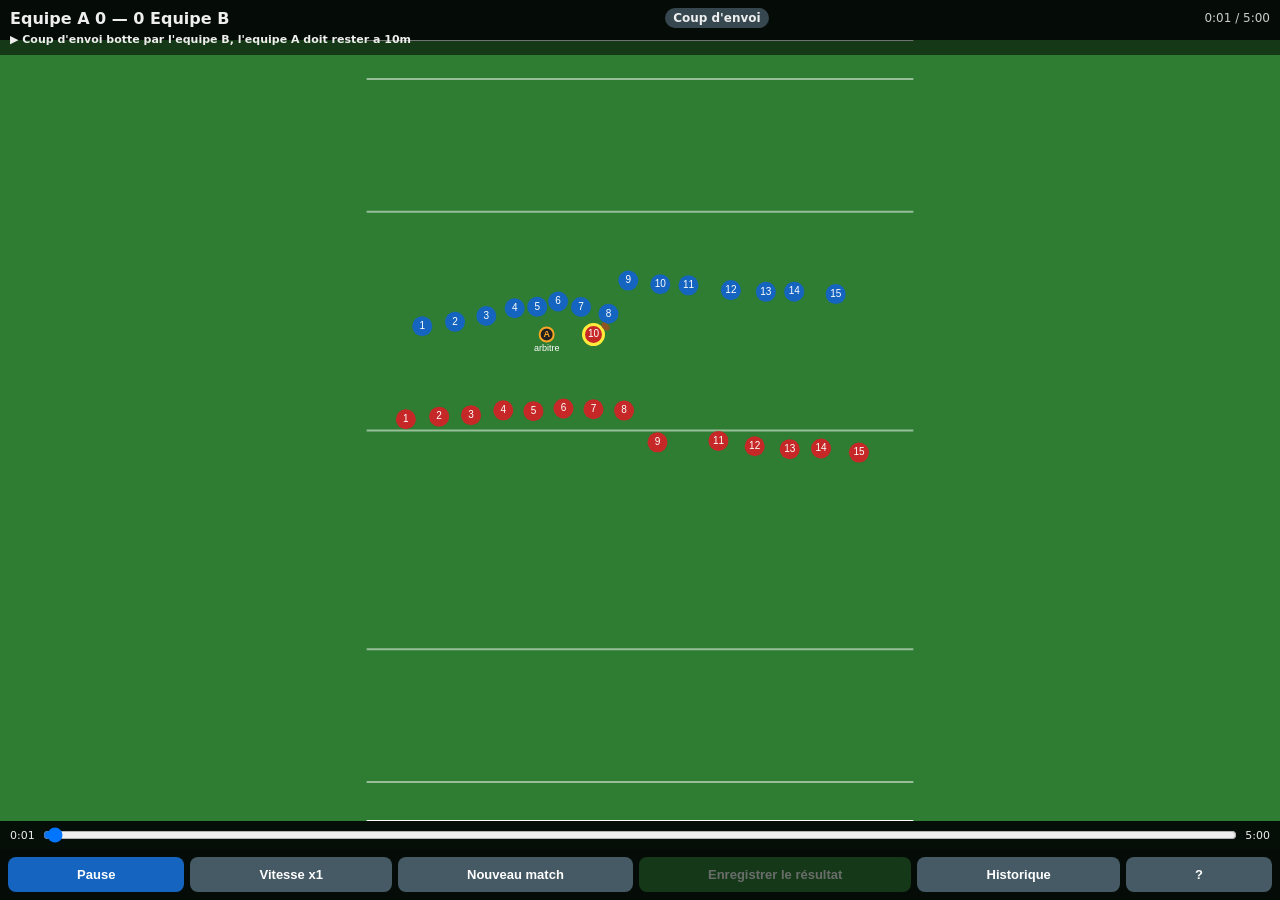
==== client/index.html @ 194a3f39 "Ajoute le maul comme phase de jeu distincte du ruck (loi 17) La plupart des explications grand publi" ====
<!DOCTYPE html>
<html lang="fr">
<head>
<meta charset="UTF-8">
<meta name="viewport" content="width=device-width, initial-scale=1, maximum-scale=1, user-scalable=no">
<title>Rugby Manager 2D — Démo de simulation</title>
<style>
  html, body {
    margin: 0; padding: 0; height: 100%; overflow: hidden;
    background: #0b1a0f; color: #eee;
    font-family: system-ui, -apple-system, sans-serif;
    -webkit-tap-highlight-color: transparent;
  }
  #hud {
    position: absolute; top: 0; left: 0; right: 0;
    display: flex; flex-direction: column; gap: 4px;
    padding: 8px 10px; font-size: 13px; background: rgba(0,0,0,0.55);
    z-index: 2;
  }
  #hud .ligne1 { display: flex; justify-content: space-between; align-items: center; gap: 8px; }
  #hud .score { font-weight: bold; font-size: 16px; }
  #hud .horloge { font-variant-numeric: tabular-nums; opacity: 0.85; font-size: 12px; }
  #phase {
    padding: 3px 8px; border-radius: 10px; font-weight: 600; font-size: 12px;
    background: #2e7d32; white-space: nowrap;
  }
  #feed { list-style: none; margin: 0; padding: 0; max-height: 64px; overflow-y: auto; font-size: 11px; }
  #feed li { padding: 1px 0; opacity: 0.9; }
  #feed li.recent { opacity: 1; font-weight: 600; }

  #banner {
    position: absolute; top: 38%; left: 50%; transform: translate(-50%, -50%);
    z-index: 5; background: rgba(20, 20, 20, 0.88); border: 2px solid #f9a825;
    border-radius: 10px; padding: 10px 18px; text-align: center; max-width: 86vw;
    font-size: 15px; font-weight: 700; opacity: 0; transition: opacity 0.3s;
    pointer-events: none;
  }
  #banner.visible { opacity: 1; }

  #pitch { display: block; margin: 0 auto; background: #2e7d32; }

  #seekZone {
    position: absolute; left: 0; right: 0; z-index: 2;
    display: flex; align-items: center; gap: 6px;
    padding: 4px 10px; background: rgba(0,0,0,0.45); font-size: 11px;
  }
  #seekZone input[type=range] { flex: 1; }
  #tempsLabel { font-variant-numeric: tabular-nums; white-space: nowrap; }

  #controls {
    position: absolute; bottom: 0; left: 0; right: 0;
    display: flex; gap: 6px; padding: 8px; justify-content: center;
    background: rgba(0,0,0,0.55); z-index: 2; flex-wrap: wrap;
  }
  button {
    flex: 1 1 auto; min-width: 64px; padding: 10px 8px; font-size: 13px;
    border: none; border-radius: 8px; background: #1565c0; color: white;
    font-weight: 600;
  }
  button.alt { background: #455a64; }
  button.accent { background: #2e7d32; }
  button:disabled { opacity: 0.4; }
  button:active:not(:disabled) { filter: brightness(1.3); }

  .panneau {
    position: absolute; top: 0; left: 0; right: 0; bottom: 0; z-index: 10;
    background: rgba(8, 14, 9, 0.96); padding: 16px; overflow-y: auto;
    display: none;
  }
  .panneau.visible { display: block; }
  .panneau h2 { margin-top: 0; font-size: 16px; }
  .panneau .fermer { width: 100%; margin-top: 10px; }
  .entreeHistorique {
    display: flex; justify-content: space-between; align-items: center;
    padding: 8px 0; border-bottom: 1px solid rgba(255,255,255,0.15); font-size: 13px;
  }
  .entreeHistorique button { flex: 0 0 auto; min-width: 0; padding: 6px 10px; }
  .legende-item { display: flex; align-items: center; gap: 8px; margin: 8px 0; font-size: 13px; }
  .puce { width: 14px; height: 14px; border-radius: 50%; flex: 0 0 auto; }
</style>
</head>
<body>
<div id="hud">
  <div class="ligne1">
    <div class="score" id="score">Equipe A 0 — 0 Equipe B</div>
    <div id="phase">En jeu</div>
    <div class="horloge" id="horloge">0:00 / 5:00</div>
  </div>
  <ul id="feed"></ul>
</div>
<div id="banner"></div>
<canvas id="pitch"></canvas>
<div id="seekZone">
  <span id="tempsLabel">0:00</span>
  <input type="range" id="seek" min="0" max="300" step="1" value="0">
  <span id="tempsLabelFin">5:00</span>
</div>
<div id="controls">
  <button id="btnPlay">Pause</button>
  <button id="btnSpeed" class="alt">Vitesse x1</button>
  <button id="btnNouveau" class="alt">Nouveau match</button>
  <button id="btnSauver" class="accent" disabled>Enregistrer le résultat</button>
  <button id="btnHistorique" class="alt">Historique</button>
  <button id="btnLegende" class="alt">?</button>
</div>

<div class="panneau" id="panneauHistorique">
  <h2>Matchs enregistrés</h2>
  <div id="listeHistorique"><p>Aucun match enregistré pour le moment. Terminez un match puis cliquez sur « Enregistrer le résultat ».</p></div>
  <button class="fermer alt" id="fermerHistorique">Fermer</button>
</div>

<div class="panneau" id="panneauLegende">
  <h2>Comment lire le match</h2>
  <div class="legende-item"><span class="puce" style="background:#1565c0"></span> Équipe A</div>
  <div class="legende-item"><span class="puce" style="background:#c62828"></span> Équipe B</div>
  <div class="legende-item"><span class="puce" style="background:#1565c0; border: 3px solid #ffeb3b"></span> Porteur du ballon (entouré de jaune)</div>
  <div class="legende-item"><span class="puce" style="background:#212121; border: 2px solid #f9a825"></span> Arbitre — toujours visible près de l'action, en noir et jaune</div>
  <p>La pastille « phase » en haut indique ce qui se passe : <b>Coup d'envoi</b> (ballon réellement botté depuis la mi-terrain ou les 22m, l'équipe adverse doit rester à 10m puis le dispute en l'air), <b>En jeu</b> (le ballon avance), <b>Ruck</b> (plaquage, ballon au sol, lutte pour le ballon), <b>Maul</b> (porteur plaqué mais resté debout, lié à un soutien : le ballon reste en main et le regroupement avance), <b>Mêlée</b> (passe en avant ou en-avant sifflé), <b>Touche</b> (ballon porté en touche, lancer pour l'équipe adverse), <b>Pénalité au but</b> (tir aux poteaux après une faute, 3 points si réussi), <b>ESSAI !</b> puis <b>Transformation</b> (tir aux poteaux après l'essai, 2 points si réussi), ou <b>Terminé</b>.</p>
  <p>Score réel du rugby : essai = 5 points, transformation réussie = +2, pénalité au but réussie = 3. Selon la distance aux poteaux, une pénalité peut aussi être jouée rapidement (avantage) plutôt que tirée.</p>
  <p>Coup d'envoi/remise en jeu (loi 12) : après un essai ou une pénalité réussie, c'est l'équipe qui vient d'encaisser les points qui botte depuis la mi-terrain — l'équipe qui a marqué reçoit. Après une pénalité ratée, c'est une remise en jeu aux 22m bottée par l'équipe qui défendait. Dans les deux cas le ballon est réellement disputé en l'air à la réception (icône ✋ si l'équipe qui a botté le récupère elle-même).</p>
  <p>Chaque décision de l'arbitre (pénalité, mêlée, touche, essai, transformation) s'affiche en grand au centre de l'écran pendant 2 secondes, et reste dans le fil d'événements sous le score.</p>
  <p>La barre en dessous du terrain permet de rejouer le match à n'importe quel instant : faites-la glisser pour avancer ou reculer dans le temps, le résultat est toujours identique (le match est déterministe à partir de sa « graine » aléatoire).</p>
  <button class="fermer alt" id="fermerLegende">Fermer</button>
</div>

<script src="../engine/rugby-engine.js"></script>
<script>
'use strict';

const { MatchEngine, LONGUEUR, LARGEUR } = RugbyEngine;

const DUREE_MATCH = 300; // secondes de jeu simulées par match (5 minutes, format démo)
const PAS_FIXE = 0.1;    // pas de simulation fixe : condition de la rejouabilité déterministe
const CLE_HISTORIQUE = 'rugbyManager.historique';

const ICONES = {
  COUP_ENVOI: '▶️', CONTRE_COUP_ENVOI: '✋', ESSAI: '🏉', MELEE_AVANT: '🔄', MELEE_ENAVANT: '🔄',
  PENALITE: '🟨', PENALITE_REUSSIE: '🥅', PENALITE_RATEE: '❌',
  TRANSFORMATION_REUSSIE: '🥅', TRANSFORMATION_RATEE: '❌',
  TOUCHE: '👉', TURNOVER: '🔁', MAUL: '🧱', FIN_MATCH: '🏁',
};
const PHASES = {
  COUP_ENVOI: { label: "Coup d'envoi", couleur: '#37474f' },
  PORTE: { label: 'En jeu', couleur: '#2e7d32' },
  RUCK: { label: 'Ruck', couleur: '#ef6c00' },
  MAUL: { label: 'Maul', couleur: '#bf360c' },
  MELEE: { label: 'Mêlée', couleur: '#1565c0' },
  TOUCHE: { label: 'Touche', couleur: '#6a1b9a' },
  ESSAI: { label: 'ESSAI !', couleur: '#f9a825' },
  TRANSFORMATION: { label: 'Transformation', couleur: '#00838f' },
  PENALITE_TIR: { label: 'Pénalité au but', couleur: '#ad1457' },
  TERMINE: { label: 'Terminé', couleur: '#616161' },
};
const TYPES_BANNIERE = new Set([
  'PENALITE', 'MELEE_AVANT', 'MELEE_ENAVANT', 'TOUCHE', 'ESSAI', 'FIN_MATCH',
  'TRANSFORMATION_REUSSIE', 'TRANSFORMATION_RATEE', 'PENALITE_REUSSIE', 'PENALITE_RATEE',
  'CONTRE_COUP_ENVOI', 'MAUL',
]);

function formaterTemps(s) {
  const m = Math.floor(s / 60), sec = Math.floor(s % 60);
  return `${m}:${String(sec).padStart(2, '0')}`;
}

function graineAleatoire() {
  return Math.floor(Math.random() * 0xffffffff);
}

const canvas = document.getElementById('pitch');
const ctx = canvas.getContext('2d');
let scale = 1, offsetX = 0;

function redimensionner() {
  const hudH = document.getElementById('hud').offsetHeight;
  const seekH = document.getElementById('seekZone').offsetHeight;
  const ctrlH = document.getElementById('controls').offsetHeight;
  const w = window.innerWidth;
  const h = window.innerHeight - hudH - seekH - ctrlH;
  canvas.width = w;
  canvas.height = h;
  canvas.style.marginTop = hudH + 'px';
  scale = Math.min(w / LARGEUR, h / LONGUEUR);
  offsetX = w / 2;
}
window.addEventListener('resize', redimensionner);

function versCanvas(x, y) {
  return { px: offsetX + (y - LARGEUR / 2) * scale, py: x * scale };
}

let match = null;
let seedActuel = graineAleatoire();
let dernierIdEvenementAffiche = 0;
let banniereJusqua = 0;

function demarrerNouveauMatch(seed, duree) {
  seedActuel = seed;
  match = new MatchEngine(seed, duree);
  dernierIdEvenementAffiche = 0;
  accumulateur = 0;
  document.getElementById('seek').max = duree;
  document.getElementById('seek').value = 0;
  document.getElementById('tempsLabelFin').textContent = formaterTemps(duree);
  document.getElementById('btnSauver').disabled = true;
  majAffichage(match.getState(), true);
}

// Reproduit l'état du match au temps `cible` en rejouant depuis le début avec la
// même graine et le même pas fixe : c'est ce qui rend le match "rejouable à tout
// moment" (la simulation est déterministe, donc rejouer == recalculer).
function avancerJusqua(cible) {
  const m = new MatchEngine(seedActuel, DUREE_MATCH);
  const nbPas = Math.round(cible / PAS_FIXE);
  for (let i = 0; i < nbPas; i++) m.tick(PAS_FIXE);
  return m;
}

function majAffichage(state, forcerFeedComplet) {
  document.getElementById('score').textContent =
    `Equipe A ${state.score.A} — ${state.score.B} Equipe B`;
  const infosPhase = PHASES[state.phase] || { label: state.phase, couleur: '#455a64' };
  const phaseEl = document.getElementById('phase');
  phaseEl.textContent = infosPhase.label;
  phaseEl.style.background = infosPhase.couleur;
  document.getElementById('horloge').textContent =
    `${formaterTemps(state.tempsMatch)} / ${formaterTemps(state.dureeMatch === Infinity ? DUREE_MATCH : state.dureeMatch)}`;

  const seekEl = document.getElementById('seek');
  if (document.activeElement !== seekEl) seekEl.value = Math.round(state.tempsMatch);
  document.getElementById('tempsLabel').textContent = formaterTemps(state.tempsMatch);

  // Fil d'événements : les 5 derniers, le plus récent en haut, avec icône par type.
  const feed = document.getElementById('feed');
  feed.innerHTML = '';
  const derniers = state.events.slice(-5).reverse();
  for (const ev of derniers) {
    const li = document.createElement('li');
    li.textContent = `${ICONES[ev.type] || '•'} ${ev.message}`;
    if (ev.id > dernierIdEvenementAffiche - 1) li.className = 'recent';
    feed.appendChild(li);
  }

  // Bannière de décision arbitrale : se déclenche une seule fois par événement neuf.
  const dernier = state.events[state.events.length - 1];
  if (dernier && dernier.id > dernierIdEvenementAffiche && TYPES_BANNIERE.has(dernier.type)) {
    const banner = document.getElementById('banner');
    banner.textContent = `🟨 ARBITRE — ${dernier.message}`;
    banner.classList.add('visible');
    banniereJusqua = performance.now() + 2200;
  }
  if (dernier) dernierIdEvenementAffiche = dernier.id;

  if (performance.now() > banniereJusqua) {
    document.getElementById('banner').classList.remove('visible');
  }

  document.getElementById('btnSauver').disabled = state.phase !== 'TERMINE';
}

function dessinerTerrain() {
  ctx.fillStyle = '#2e7d32';
  ctx.fillRect(0, 0, canvas.width, canvas.height);
  ctx.strokeStyle = '#ffffff';
  ctx.lineWidth = 2;
  const lignesX = [0, 5, 22, 50, 78, 95, 100];
  for (const x of lignesX) {
    const a = versCanvas(x, 0), b = versCanvas(x, LARGEUR);
    ctx.globalAlpha = (x === 0 || x === 100) ? 1 : 0.5;
    ctx.beginPath();
    ctx.moveTo(a.px, a.py);
    ctx.lineTo(b.px, b.py);
    ctx.stroke();
  }
  ctx.globalAlpha = 1;
}

function dessinerJoueur(j, estPorteur) {
  const { px, py } = versCanvas(j.x, j.y);
  ctx.beginPath();
  ctx.arc(px, py, 10, 0, Math.PI * 2);
  ctx.fillStyle = j.team === 'A' ? '#1565c0' : '#c62828';
  if (j.auSol > 0) ctx.fillStyle = j.team === 'A' ? '#5c7fa3' : '#a36a6a';
  ctx.fill();
  if (estPorteur) {
    ctx.lineWidth = 3;
    ctx.strokeStyle = '#ffeb3b';
    ctx.stroke();
  }
  ctx.fillStyle = '#fff';
  ctx.font = '10px sans-serif';
  ctx.textAlign = 'center';
  ctx.textBaseline = 'middle';
  ctx.fillText(j.numero, px, py);
}

function dessinerBallon(state) {
  const { px, py } = versCanvas(state.porteur.x, state.porteur.y);
  ctx.beginPath();
  ctx.ellipse(px + 12, py - 8, 5, 3.2, Math.PI / 4, 0, Math.PI * 2);
  ctx.fillStyle = '#8d5524';
  ctx.fill();
}

// L'arbitre est toujours dessiné, près de l'action (ruck ou porteur) : visible en
// permanence pour qu'on comprenne qui décide des pénalités/mêlées et où il se trouve.
function dessinerArbitre(state) {
  const { px, py } = versCanvas(state.arbitre.x, state.arbitre.y);
  ctx.beginPath();
  ctx.arc(px, py, 7, 0, Math.PI * 2);
  ctx.fillStyle = '#212121';
  ctx.fill();
  ctx.lineWidth = 2;
  ctx.strokeStyle = '#f9a825';
  ctx.stroke();
  ctx.fillStyle = '#f9a825';
  ctx.font = 'bold 9px sans-serif';
  ctx.textAlign = 'center';
  ctx.textBaseline = 'middle';
  ctx.fillText('A', px, py);
  ctx.font = '9px sans-serif';
  ctx.fillStyle = '#fff';
  ctx.fillText('arbitre', px, py + 14);
}

function dessiner(state) {
  dessinerTerrain();
  for (const j of state.equipeA) dessinerJoueur(j, j.team === state.porteur.team && j.numero === state.porteur.numero);
  for (const j of state.equipeB) dessinerJoueur(j, j.team === state.porteur.team && j.numero === state.porteur.numero);
  dessinerArbitre(state);
  dessinerBallon(state);
}

let enCours = true;
let vitesseSim = 1;
let dernierTs = null;
let accumulateur = 0;

function boucle(ts) {
  if (dernierTs === null) dernierTs = ts;
  const dtReel = Math.min(0.05, (ts - dernierTs) / 1000);
  dernierTs = ts;
  if (enCours) {
    accumulateur += dtReel * vitesseSim;
    while (accumulateur >= PAS_FIXE) {
      match.tick(PAS_FIXE);
      accumulateur -= PAS_FIXE;
    }
  }
  const state = match.getState();
  majAffichage(state);
  dessiner(state);
  requestAnimationFrame(boucle);
}

document.getElementById('btnPlay').addEventListener('click', (e) => {
  enCours = !enCours;
  e.target.textContent = enCours ? 'Pause' : 'Lecture';
});
document.getElementById('btnSpeed').addEventListener('click', (e) => {
  vitesseSim = vitesseSim === 1 ? 2 : (vitesseSim === 2 ? 4 : 1);
  e.target.textContent = `Vitesse x${vitesseSim}`;
});
document.getElementById('btnNouveau').addEventListener('click', () => {
  demarrerNouveauMatch(graineAleatoire(), DUREE_MATCH);
});

document.getElementById('seek').addEventListener('input', (e) => {
  const cible = Number(e.target.value);
  match = avancerJusqua(cible);
  accumulateur = 0;
  document.getElementById('tempsLabel').textContent = formaterTemps(cible);
});

// --- Historique des résultats (localStorage), pour rejouer un match déjà joué ---
function chargerHistorique() {
  try { return JSON.parse(localStorage.getItem(CLE_HISTORIQUE)) || []; }
  catch { return []; }
}
function sauvegarderHistorique(liste) {
  localStorage.setItem(CLE_HISTORIQUE, JSON.stringify(liste));
}
function rafraichirPanneauHistorique() {
  const liste = chargerHistorique();
  const conteneur = document.getElementById('listeHistorique');
  if (liste.length === 0) {
    conteneur.innerHTML = '<p>Aucun match enregistré pour le moment. Terminez un match puis cliquez sur « Enregistrer le résultat ».</p>';
    return;
  }
  conteneur.innerHTML = '';
  for (const entree of liste) {
    const div = document.createElement('div');
    div.className = 'entreeHistorique';
    const span = document.createElement('span');
    span.textContent = `${entree.date} — Equipe A ${entree.score.A} - ${entree.score.B} Equipe B`;
    const btn = document.createElement('button');
    btn.textContent = 'Revoir';
    btn.addEventListener('click', () => {
      demarrerNouveauMatch(entree.seed, entree.duree);
      enCours = true;
      document.getElementById('btnPlay').textContent = 'Pause';
      document.getElementById('panneauHistorique').classList.remove('visible');
    });
    div.appendChild(span);
    div.appendChild(btn);
    conteneur.appendChild(div);
  }
}
document.getElementById('btnSauver').addEventListener('click', () => {
  const state = match.getState();
  const liste = chargerHistorique();
  liste.unshift({
    id: Date.now(), seed: seedActuel, duree: DUREE_MATCH,
    score: state.score, date: new Date().toLocaleString('fr-FR'),
  });
  if (liste.length > 20) liste.length = 20;
  sauvegarderHistorique(liste);
  rafraichirPanneauHistorique();
});
document.getElementById('btnHistorique').addEventListener('click', () => {
  rafraichirPanneauHistorique();
  document.getElementById('panneauHistorique').classList.add('visible');
});
document.getElementById('fermerHistorique').addEventListener('click', () => {
  document.getElementById('panneauHistorique').classList.remove('visible');
});
document.getElementById('btnLegende').addEventListener('click', () => {
  document.getElementById('panneauLegende').classList.add('visible');
});
document.getElementById('fermerLegende').addEventListener('click', () => {
  document.getElementById('panneauLegende').classList.remove('visible');
});

redimensionner();
demarrerNouveauMatch(seedActuel, DUREE_MATCH);
requestAnimationFrame(boucle);
</script>
</body>
</html>
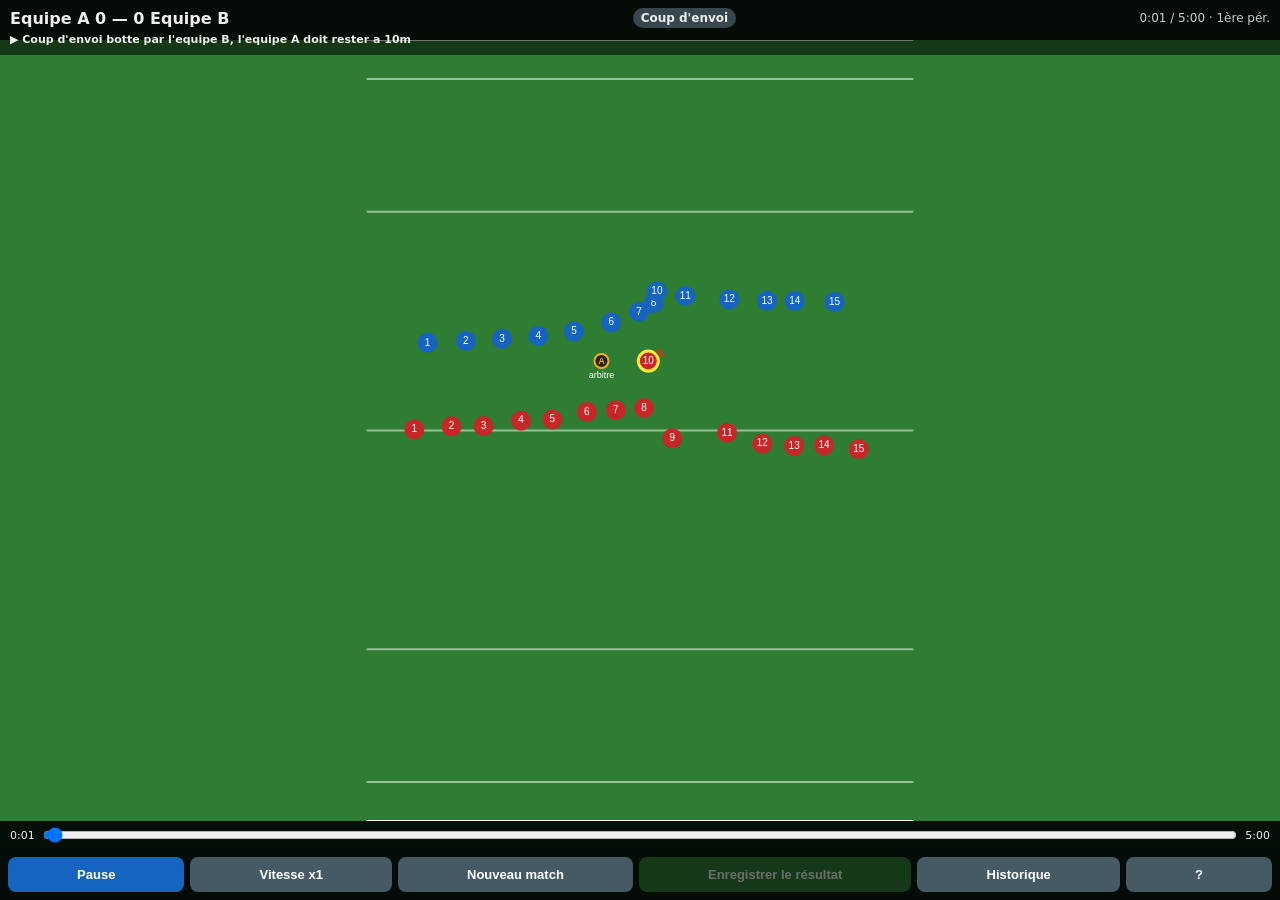
==== commit b1b46dc9: "Ajoute le coup d'envoi de la 2e période selon la loi 12 Le moteur n'avait aucune notion de mi-temps " ====
--- a/client/index.html
+++ b/client/index.html
@@ -138,7 +138,7 @@
   COUP_ENVOI: '▶️', CONTRE_COUP_ENVOI: '✋', ESSAI: '🏉', MELEE_AVANT: '🔄', MELEE_ENAVANT: '🔄',
   PENALITE: '🟨', PENALITE_REUSSIE: '🥅', PENALITE_RATEE: '❌',
   TRANSFORMATION_REUSSIE: '🥅', TRANSFORMATION_RATEE: '❌',
-  TOUCHE: '👉', TURNOVER: '🔁', MAUL: '🧱', FIN_MATCH: '🏁',
+  TOUCHE: '👉', TURNOVER: '🔁', MAUL: '🧱', MI_TEMPS: '⏸️', FIN_MATCH: '🏁',
 };
 const PHASES = {
   COUP_ENVOI: { label: "Coup d'envoi", couleur: '#37474f' },
@@ -155,7 +155,7 @@
 const TYPES_BANNIERE = new Set([
   'PENALITE', 'MELEE_AVANT', 'MELEE_ENAVANT', 'TOUCHE', 'ESSAI', 'FIN_MATCH',
   'TRANSFORMATION_REUSSIE', 'TRANSFORMATION_RATEE', 'PENALITE_REUSSIE', 'PENALITE_RATEE',
-  'CONTRE_COUP_ENVOI', 'MAUL',
+  'CONTRE_COUP_ENVOI', 'MAUL', 'MI_TEMPS',
 ]);
 
 function formaterTemps(s) {
@@ -224,7 +224,7 @@
   phaseEl.textContent = infosPhase.label;
   phaseEl.style.background = infosPhase.couleur;
   document.getElementById('horloge').textContent =
-    `${formaterTemps(state.tempsMatch)} / ${formaterTemps(state.dureeMatch === Infinity ? DUREE_MATCH : state.dureeMatch)}`;
+    `${formaterTemps(state.tempsMatch)} / ${formaterTemps(state.dureeMatch === Infinity ? DUREE_MATCH : state.dureeMatch)} · ${state.periode === 2 ? '2e pér.' : '1ère pér.'}`;
 
   const seekEl = document.getElementById('seek');
   if (document.activeElement !== seekEl) seekEl.value = Math.round(state.tempsMatch);
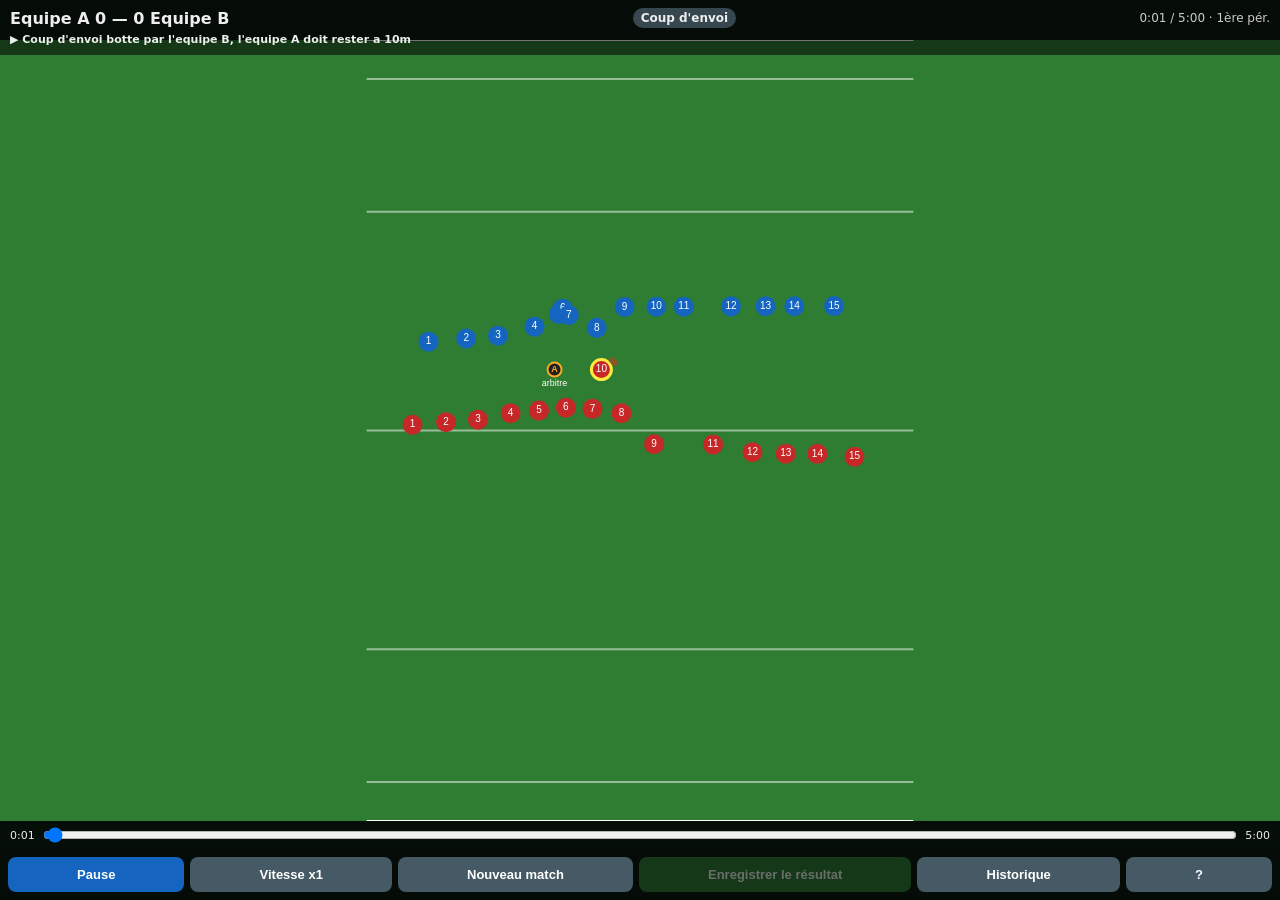
==== commit 44e60a52: "Sanctionne le coup d'envoi/remise en jeu trop court (loi 12) La loi 12 prévoit que si le ballon bott" ====
--- a/client/index.html
+++ b/client/index.html
@@ -138,7 +138,7 @@
   COUP_ENVOI: '▶️', CONTRE_COUP_ENVOI: '✋', ESSAI: '🏉', MELEE_AVANT: '🔄', MELEE_ENAVANT: '🔄',
   PENALITE: '🟨', PENALITE_REUSSIE: '🥅', PENALITE_RATEE: '❌',
   TRANSFORMATION_REUSSIE: '🥅', TRANSFORMATION_RATEE: '❌',
-  TOUCHE: '👉', TURNOVER: '🔁', MAUL: '🧱', MI_TEMPS: '⏸️', FIN_MATCH: '🏁',
+  TOUCHE: '👉', TURNOVER: '🔁', MAUL: '🧱', MI_TEMPS: '⏸️', COUP_ENVOI_COURT: '📏', FIN_MATCH: '🏁',
 };
 const PHASES = {
   COUP_ENVOI: { label: "Coup d'envoi", couleur: '#37474f' },
@@ -150,12 +150,13 @@
   ESSAI: { label: 'ESSAI !', couleur: '#f9a825' },
   TRANSFORMATION: { label: 'Transformation', couleur: '#00838f' },
   PENALITE_TIR: { label: 'Pénalité au but', couleur: '#ad1457' },
+  MI_TEMPS: { label: 'Mi-temps', couleur: '#455a64' },
   TERMINE: { label: 'Terminé', couleur: '#616161' },
 };
 const TYPES_BANNIERE = new Set([
   'PENALITE', 'MELEE_AVANT', 'MELEE_ENAVANT', 'TOUCHE', 'ESSAI', 'FIN_MATCH',
   'TRANSFORMATION_REUSSIE', 'TRANSFORMATION_RATEE', 'PENALITE_REUSSIE', 'PENALITE_RATEE',
-  'CONTRE_COUP_ENVOI', 'MAUL', 'MI_TEMPS',
+  'CONTRE_COUP_ENVOI', 'MAUL', 'MI_TEMPS', 'COUP_ENVOI_COURT',
 ]);
 
 function formaterTemps(s) {
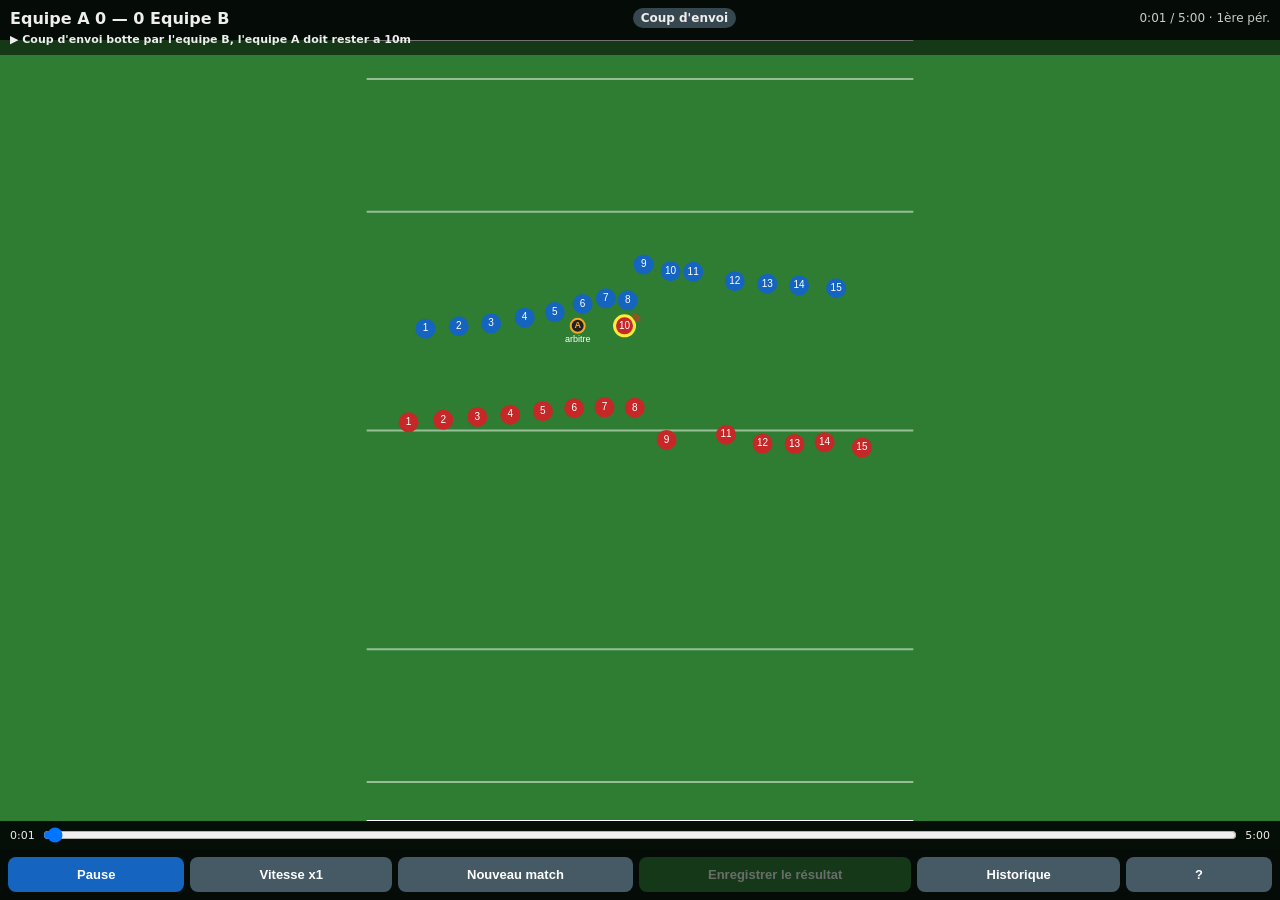
==== commit 8f81c0f2: "Ajoute drop-goal, essai de pénalité, maul arrêté, marque et coup franc Met le moteur en conformité a" ====
--- a/client/index.html
+++ b/client/index.html
@@ -138,7 +138,8 @@
   COUP_ENVOI: '▶️', CONTRE_COUP_ENVOI: '✋', ESSAI: '🏉', MELEE_AVANT: '🔄', MELEE_ENAVANT: '🔄',
   PENALITE: '🟨', PENALITE_REUSSIE: '🥅', PENALITE_RATEE: '❌',
   TRANSFORMATION_REUSSIE: '🥅', TRANSFORMATION_RATEE: '❌',
-  TOUCHE: '👉', TURNOVER: '🔁', MAUL: '🧱', MI_TEMPS: '⏸️', COUP_ENVOI_COURT: '📏', FIN_MATCH: '🏁',
+  TOUCHE: '👉', TURNOVER: '🔁', MAUL: '🧱', MAUL_ARRETE: '🛑', MI_TEMPS: '⏸️', COUP_ENVOI_COURT: '📏',
+  DROP_GOAL_REUSSI: '🎯', DROP_GOAL_RATE: '😬', ESSAI_PENALITE: '🏉', COUP_FRANC: '🙌', FIN_MATCH: '🏁',
 };
 const PHASES = {
   COUP_ENVOI: { label: "Coup d'envoi", couleur: '#37474f' },
@@ -156,7 +157,8 @@
 const TYPES_BANNIERE = new Set([
   'PENALITE', 'MELEE_AVANT', 'MELEE_ENAVANT', 'TOUCHE', 'ESSAI', 'FIN_MATCH',
   'TRANSFORMATION_REUSSIE', 'TRANSFORMATION_RATEE', 'PENALITE_REUSSIE', 'PENALITE_RATEE',
-  'CONTRE_COUP_ENVOI', 'MAUL', 'MI_TEMPS', 'COUP_ENVOI_COURT',
+  'CONTRE_COUP_ENVOI', 'MAUL', 'MAUL_ARRETE', 'MI_TEMPS', 'COUP_ENVOI_COURT',
+  'DROP_GOAL_REUSSI', 'DROP_GOAL_RATE', 'ESSAI_PENALITE', 'COUP_FRANC',
 ]);
 
 function formaterTemps(s) {
@@ -242,14 +244,20 @@
     feed.appendChild(li);
   }
 
-  // Bannière de décision arbitrale : se déclenche une seule fois par événement neuf.
-  const dernier = state.events[state.events.length - 1];
-  if (dernier && dernier.id > dernierIdEvenementAffiche && TYPES_BANNIERE.has(dernier.type)) {
+  // Bannière de décision arbitrale : se déclenche une seule fois par événement
+  // neuf. On retient le dernier événement NEUF qui mérite une bannière, et non
+  // strictement le tout dernier événement : un essai/drop-goal/transformation
+  // est immédiatement suivi dans le même tick d'un COUP_ENVOI (remise en jeu),
+  // qui sinon masquerait la bannière de l'action marquante.
+  const nouveaux = state.events.filter(e => e.id > dernierIdEvenementAffiche);
+  const aAfficher = [...nouveaux].reverse().find(e => TYPES_BANNIERE.has(e.type));
+  if (aAfficher) {
     const banner = document.getElementById('banner');
-    banner.textContent = `🟨 ARBITRE — ${dernier.message}`;
+    banner.textContent = `🟨 ARBITRE — ${aAfficher.message}`;
     banner.classList.add('visible');
     banniereJusqua = performance.now() + 2200;
   }
+  const dernier = state.events[state.events.length - 1];
   if (dernier) dernierIdEvenementAffiche = dernier.id;
 
   if (performance.now() > banniereJusqua) {
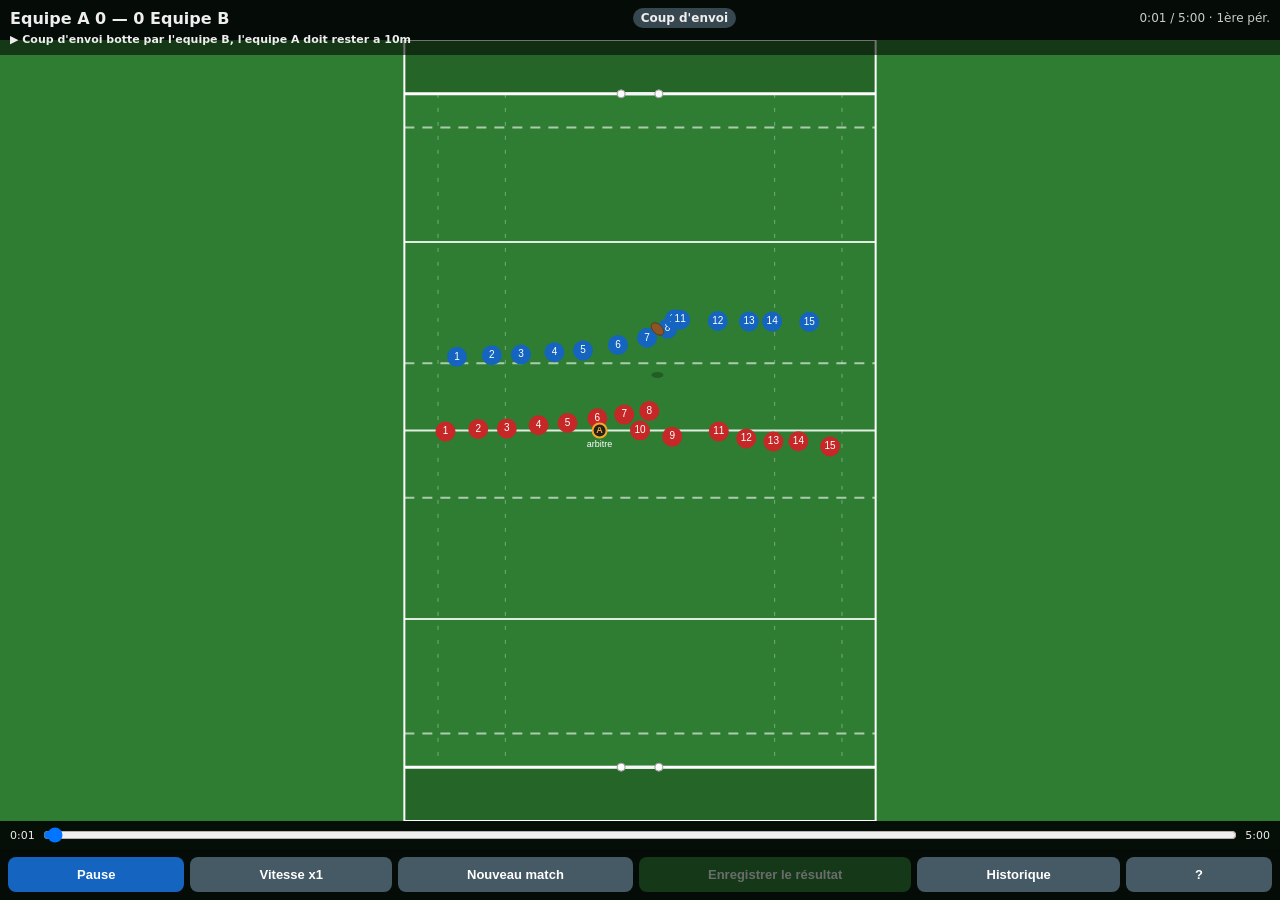
==== commit cf8c5051: "Redessine le terrain complet et fait du coup d'envoi un vrai coup de pied haut Deux corrections dema" ====
--- a/client/index.html
+++ b/client/index.html
@@ -172,7 +172,12 @@
 
 const canvas = document.getElementById('pitch');
 const ctx = canvas.getContext('2d');
-let scale = 1, offsetX = 0;
+let scale = 1, offsetX = 0, offsetY = 0;
+// Profondeur d'en-but (de la ligne d'essai à la ligne de ballon mort) et marge
+// au-delà des lignes de touche, en mètres : réservées pour dessiner l'en-but et
+// les touches sans coller au bord de l'écran. La zone de jeu reste x∈[0,100].
+const PROF_EN_BUT = 8;
+const MARGE_TOUCHE = 4;
 
 function redimensionner() {
   const hudH = document.getElementById('hud').offsetHeight;
@@ -183,13 +188,16 @@
   canvas.width = w;
   canvas.height = h;
   canvas.style.marginTop = hudH + 'px';
-  scale = Math.min(w / LARGEUR, h / LONGUEUR);
+  const longueurTotale = LONGUEUR + 2 * PROF_EN_BUT;
+  const largeurTotale = LARGEUR + 2 * MARGE_TOUCHE;
+  scale = Math.min(w / largeurTotale, h / longueurTotale);
   offsetX = w / 2;
+  offsetY = (h - longueurTotale * scale) / 2 + PROF_EN_BUT * scale;
 }
 window.addEventListener('resize', redimensionner);
 
 function versCanvas(x, y) {
-  return { px: offsetX + (y - LARGEUR / 2) * scale, py: x * scale };
+  return { px: offsetX + (y - LARGEUR / 2) * scale, py: offsetY + x * scale };
 }
 
 let match = null;
@@ -267,21 +275,76 @@
   document.getElementById('btnSauver').disabled = state.phase !== 'TERMINE';
 }
 
+// Trace une ligne du terrain entre deux points exprimés en mètres (x = longueur
+// d'en-but à en-but, y = largeur de touche à touche).
+function ligneTerrain(x1, y1, x2, y2, { couleur = '#ffffff', largeur = 2, alpha = 1, dash = null } = {}) {
+  const a = versCanvas(x1, y1), b = versCanvas(x2, y2);
+  ctx.save();
+  ctx.setLineDash(dash || []);
+  ctx.globalAlpha = alpha;
+  ctx.lineWidth = largeur;
+  ctx.strokeStyle = couleur;
+  ctx.beginPath();
+  ctx.moveTo(a.px, a.py);
+  ctx.lineTo(b.px, b.py);
+  ctx.stroke();
+  ctx.restore();
+}
+
+// Remplit un rectangle du terrain (coordonnées terrain en mètres).
+function zoneTerrain(x1, y1, x2, y2, couleur) {
+  const a = versCanvas(x1, y1), b = versCanvas(x2, y2);
+  ctx.fillStyle = couleur;
+  ctx.fillRect(Math.min(a.px, b.px), Math.min(a.py, b.py), Math.abs(b.px - a.px), Math.abs(b.py - a.py));
+}
+
+// Poteaux en H sur la ligne d'essai : deux montants espacés de 5,6 m reliés par
+// la barre transversale (vue de dessus, la barre apparaît le long de la largeur).
+function dessinerPoteaux(xLigne) {
+  const demiEcart = 2.8;
+  const cy = LARGEUR / 2;
+  ligneTerrain(xLigne, cy - demiEcart, xLigne, cy + demiEcart, { couleur: '#f5f5f5', largeur: 3 });
+  for (const dy of [-demiEcart, demiEcart]) {
+    const p = versCanvas(xLigne, cy + dy);
+    ctx.beginPath();
+    ctx.arc(p.px, p.py, 4, 0, Math.PI * 2);
+    ctx.fillStyle = '#fdfdfd';
+    ctx.fill();
+    ctx.lineWidth = 1;
+    ctx.strokeStyle = '#9e9e9e';
+    ctx.stroke();
+  }
+}
+
 function dessinerTerrain() {
+  // Pelouse + zones d'en-but légèrement plus sombres.
   ctx.fillStyle = '#2e7d32';
   ctx.fillRect(0, 0, canvas.width, canvas.height);
-  ctx.strokeStyle = '#ffffff';
-  ctx.lineWidth = 2;
-  const lignesX = [0, 5, 22, 50, 78, 95, 100];
-  for (const x of lignesX) {
-    const a = versCanvas(x, 0), b = versCanvas(x, LARGEUR);
-    ctx.globalAlpha = (x === 0 || x === 100) ? 1 : 0.5;
-    ctx.beginPath();
-    ctx.moveTo(a.px, a.py);
-    ctx.lineTo(b.px, b.py);
-    ctx.stroke();
-  }
-  ctx.globalAlpha = 1;
+  zoneTerrain(-PROF_EN_BUT, 0, 0, LARGEUR, '#256528');
+  zoneTerrain(LONGUEUR, 0, LONGUEUR + PROF_EN_BUT, LARGEUR, '#256528');
+
+  // Lignes de touche (les deux grands côtés) et lignes de ballon mort, sur toute
+  // la longueur en-but compris.
+  ligneTerrain(-PROF_EN_BUT, 0, LONGUEUR + PROF_EN_BUT, 0, { largeur: 2 });
+  ligneTerrain(-PROF_EN_BUT, LARGEUR, LONGUEUR + PROF_EN_BUT, LARGEUR, { largeur: 2 });
+  ligneTerrain(-PROF_EN_BUT, 0, -PROF_EN_BUT, LARGEUR, { largeur: 2 });
+  ligneTerrain(LONGUEUR + PROF_EN_BUT, 0, LONGUEUR + PROF_EN_BUT, LARGEUR, { largeur: 2 });
+
+  // Lignes d'essai (pleines, marquées) et lignes médiane / 22 m (pleines, fines).
+  ligneTerrain(0, 0, 0, LARGEUR, { largeur: 3 });
+  ligneTerrain(LONGUEUR, 0, LONGUEUR, LARGEUR, { largeur: 3 });
+  for (const x of [22, 50, 78]) ligneTerrain(x, 0, x, LARGEUR, { largeur: 2, alpha: 0.85 });
+
+  // Lignes des 10 m et des 5 m (pointillées), de touche à touche.
+  for (const x of [40, 60, 5, 95]) ligneTerrain(x, 0, x, LARGEUR, { largeur: 2, alpha: 0.6, dash: [10, 8] });
+
+  // Lignes des 5 m et 15 m parallèles aux touches, sur toute la longueur.
+  for (const y of [5, 15, LARGEUR - 15, LARGEUR - 5]) {
+    ligneTerrain(0, y, LONGUEUR, y, { largeur: 1, alpha: 0.35, dash: [4, 10] });
+  }
+
+  dessinerPoteaux(0);
+  dessinerPoteaux(LONGUEUR);
 }
 
 function dessinerJoueur(j, estPorteur) {
@@ -304,9 +367,33 @@
 }
 
 function dessinerBallon(state) {
-  const { px, py } = versCanvas(state.porteur.x, state.porteur.y);
+  const ballon = state.ballon || { x: state.porteur.x, y: state.porteur.y, enVol: false, hauteur: 0 };
+  const sol = versCanvas(ballon.x, ballon.y);
+  if (ballon.enVol) {
+    // Coup d'envoi en cloche : ombre au sol + ballon décalé vers le haut selon
+    // la hauteur (0..1), agrandi à l'apogée, pour figurer un ballon botté haut.
+    const lift = ballon.hauteur * 46;
+    ctx.save();
+    ctx.globalAlpha = 0.25;
+    ctx.beginPath();
+    ctx.ellipse(sol.px, sol.py, 6, 3, 0, 0, Math.PI * 2);
+    ctx.fillStyle = '#000';
+    ctx.fill();
+    ctx.restore();
+    const taille = 5 + ballon.hauteur * 2.5;
+    ctx.beginPath();
+    ctx.ellipse(sol.px, sol.py - lift, taille, taille * 0.62, Math.PI / 4, 0, Math.PI * 2);
+    ctx.fillStyle = '#8d5524';
+    ctx.fill();
+    ctx.lineWidth = 1;
+    ctx.strokeStyle = '#5d3a1a';
+    ctx.stroke();
+    return;
+  }
+  // Ballon tenu : dessiné dans les mains du porteur, légèrement décalé.
+  const main = versCanvas(state.porteur.x, state.porteur.y);
   ctx.beginPath();
-  ctx.ellipse(px + 12, py - 8, 5, 3.2, Math.PI / 4, 0, Math.PI * 2);
+  ctx.ellipse(main.px + 12, main.py - 8, 5, 3.2, Math.PI / 4, 0, Math.PI * 2);
   ctx.fillStyle = '#8d5524';
   ctx.fill();
 }
@@ -334,8 +421,12 @@
 
 function dessiner(state) {
   dessinerTerrain();
-  for (const j of state.equipeA) dessinerJoueur(j, j.team === state.porteur.team && j.numero === state.porteur.numero);
-  for (const j of state.equipeB) dessinerJoueur(j, j.team === state.porteur.team && j.numero === state.porteur.numero);
+  // Pendant que le ballon est en vol (coup d'envoi), personne ne le porte : on
+  // ne met aucun joueur en surbrillance.
+  const enVol = state.ballon && state.ballon.enVol;
+  const estPorteur = j => !enVol && j.team === state.porteur.team && j.numero === state.porteur.numero;
+  for (const j of state.equipeA) dessinerJoueur(j, estPorteur(j));
+  for (const j of state.equipeB) dessinerJoueur(j, estPorteur(j));
   dessinerArbitre(state);
   dessinerBallon(state);
 }
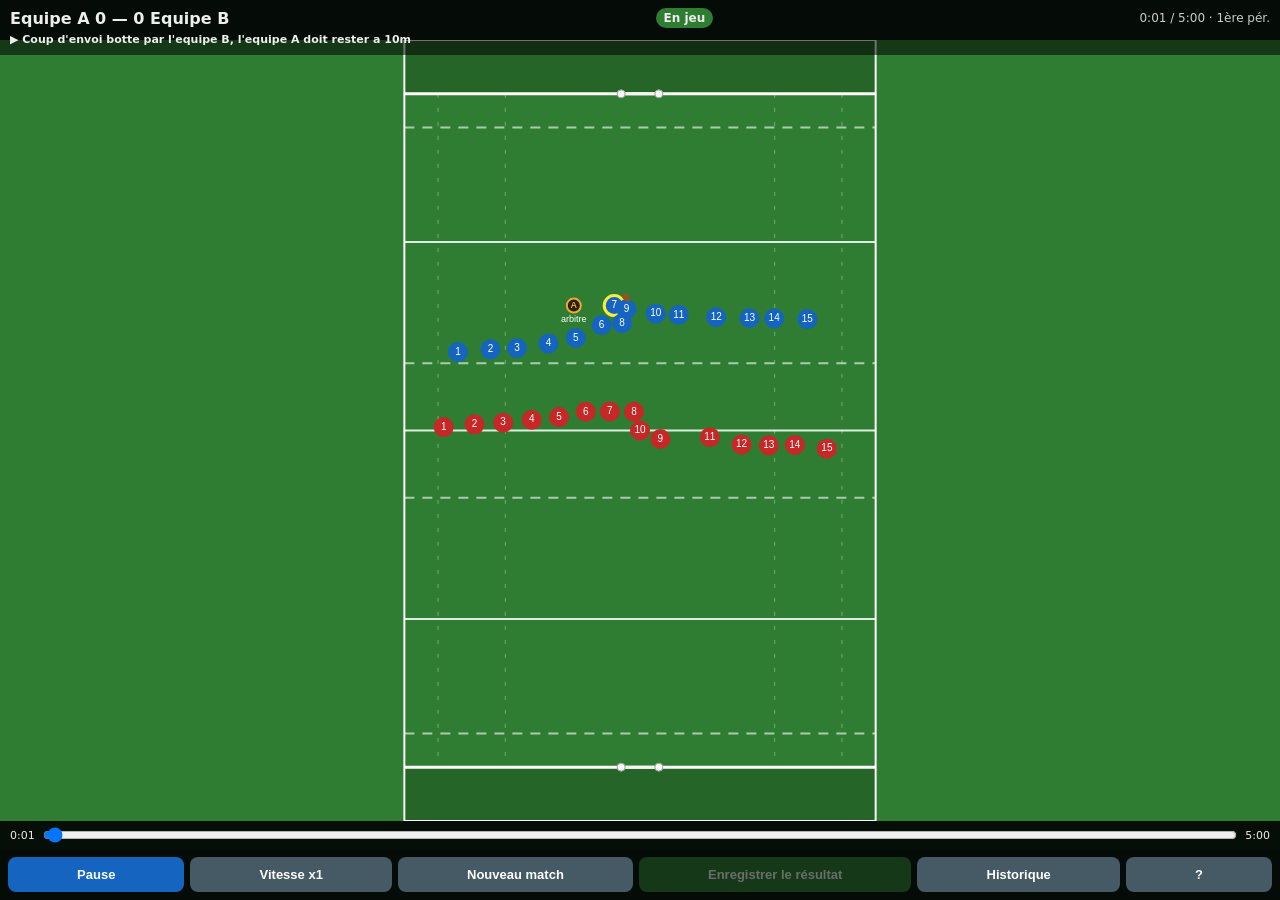
==== commit 9088c7d5: "Accélère le ballon au coup d'envoi et le grossit en l'air - Le ballon file maintenant à ~18 m/s (dur" ====
--- a/client/index.html
+++ b/client/index.html
@@ -370,22 +370,23 @@
   const ballon = state.ballon || { x: state.porteur.x, y: state.porteur.y, enVol: false, hauteur: 0 };
   const sol = versCanvas(ballon.x, ballon.y);
   if (ballon.enVol) {
-    // Coup d'envoi en cloche : ombre au sol + ballon décalé vers le haut selon
-    // la hauteur (0..1), agrandi à l'apogée, pour figurer un ballon botté haut.
-    const lift = ballon.hauteur * 46;
+    // Coup d'envoi en cloche : ombre au sol (qui rétrécit quand le ballon monte)
+    // + ballon décalé vers le haut et nettement grossi à l'apogée, pour bien
+    // montrer qu'il est haut dans les airs.
+    const lift = ballon.hauteur * 60;
     ctx.save();
-    ctx.globalAlpha = 0.25;
+    ctx.globalAlpha = 0.28 - ballon.hauteur * 0.12;
     ctx.beginPath();
-    ctx.ellipse(sol.px, sol.py, 6, 3, 0, 0, Math.PI * 2);
+    ctx.ellipse(sol.px, sol.py, 6 - ballon.hauteur * 2, 3 - ballon.hauteur, 0, 0, Math.PI * 2);
     ctx.fillStyle = '#000';
     ctx.fill();
     ctx.restore();
-    const taille = 5 + ballon.hauteur * 2.5;
+    const taille = 6 + ballon.hauteur * 8;
     ctx.beginPath();
-    ctx.ellipse(sol.px, sol.py - lift, taille, taille * 0.62, Math.PI / 4, 0, Math.PI * 2);
+    ctx.ellipse(sol.px, sol.py - lift, taille, taille * 0.6, Math.PI / 4, 0, Math.PI * 2);
     ctx.fillStyle = '#8d5524';
     ctx.fill();
-    ctx.lineWidth = 1;
+    ctx.lineWidth = 1.5;
     ctx.strokeStyle = '#5d3a1a';
     ctx.stroke();
     return;
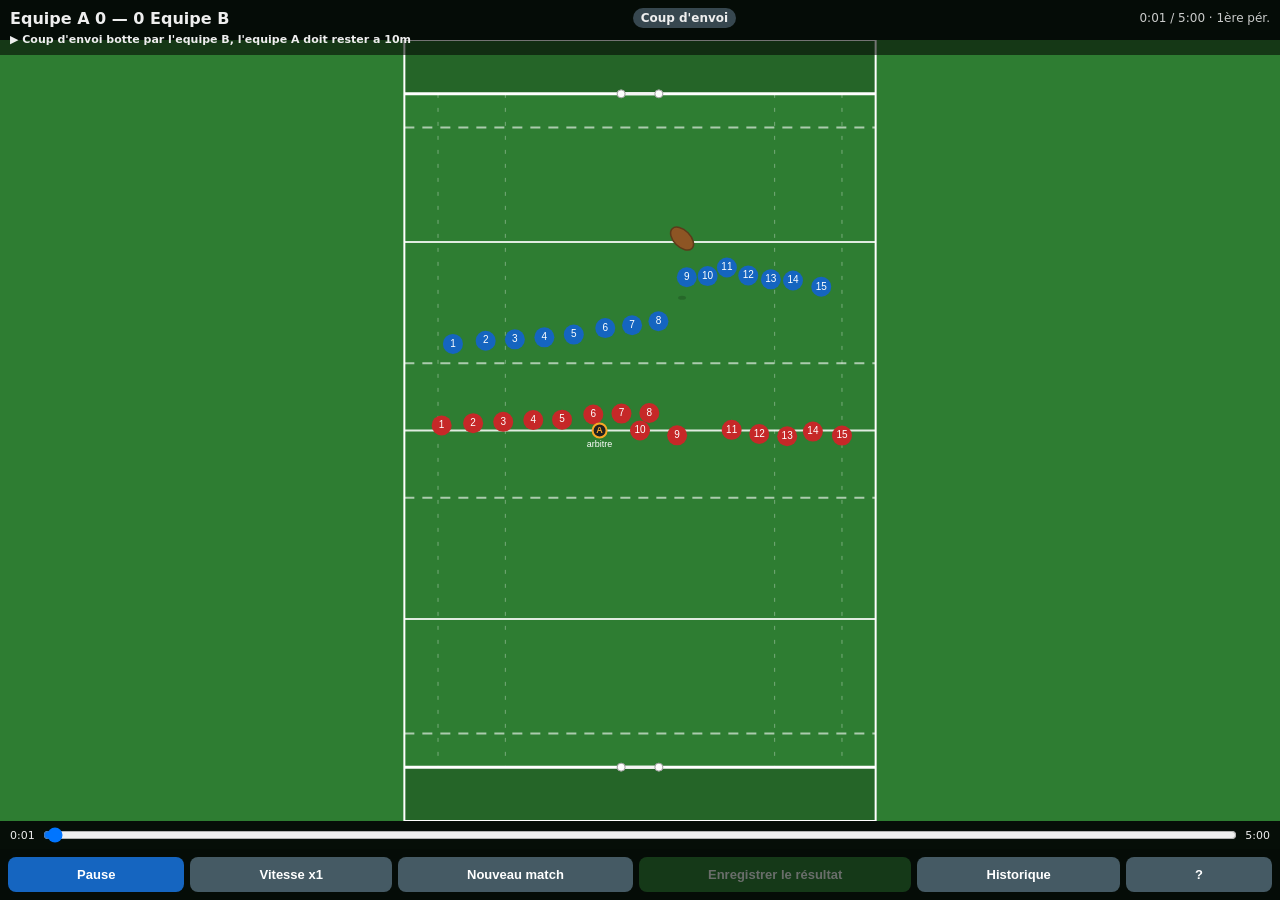
==== commit 0ccbf67c: "Implémente une gestion réaliste du maul (loi 17) en machine à états Remplace la résolution agrégée d" ====
--- a/client/index.html
+++ b/client/index.html
@@ -138,8 +138,16 @@
   COUP_ENVOI: '▶️', CONTRE_COUP_ENVOI: '✋', ESSAI: '🏉', MELEE_AVANT: '🔄', MELEE_ENAVANT: '🔄',
   PENALITE: '🟨', PENALITE_REUSSIE: '🥅', PENALITE_RATEE: '❌',
   TRANSFORMATION_REUSSIE: '🥅', TRANSFORMATION_RATEE: '❌',
-  TOUCHE: '👉', TURNOVER: '🔁', MAUL: '🧱', MAUL_ARRETE: '🛑', MI_TEMPS: '⏸️', COUP_ENVOI_COURT: '📏',
+  TOUCHE: '👉', TURNOVER: '🔁', MAUL: '🧱', MI_TEMPS: '⏸️', COUP_ENVOI_COURT: '📏',
   DROP_GOAL_REUSSI: '🎯', DROP_GOAL_RATE: '😬', ESSAI_PENALITE: '🏉', COUP_FRANC: '🙌', FIN_MATCH: '🏁',
+  MAUL_ARRET_UN: '🅰️', MAUL_ARRET_DEUX: '✋', MAUL_USE_IT: '⏱️', MAUL_BALLON_SORTI: '➡️', MAUL_INJOUABLE: '🔒',
+  MAUL_PEN_ECROULEMENT: '🟨', MAUL_PEN_HORSJEU: '🟨', MAUL_PEN_ENTREE_COTE: '🟨', MAUL_PEN_TECHNIQUE: '🟨', CARTON_JAUNE: '🟡',
+};
+// Libellés lisibles des états du maul (loi 17) pour l'affichage de la phase.
+const ETATS_MAUL_LABEL = {
+  MAUL_FORMING: 'Maul (formation)', MAUL_ACTIVE: 'Maul', MAUL_MOVING: 'Maul (avance)',
+  MAUL_FIRST_STOP: 'Maul (arrêt 1 — use it once)', MAUL_SECOND_STOP: 'Maul (arrêt 2)',
+  MAUL_USE_IT: 'Maul (use it !)', MAUL_UNPLAYABLE: 'Maul (injouable)',
 };
 const PHASES = {
   COUP_ENVOI: { label: "Coup d'envoi", couleur: '#37474f' },
@@ -157,8 +165,10 @@
 const TYPES_BANNIERE = new Set([
   'PENALITE', 'MELEE_AVANT', 'MELEE_ENAVANT', 'TOUCHE', 'ESSAI', 'FIN_MATCH',
   'TRANSFORMATION_REUSSIE', 'TRANSFORMATION_RATEE', 'PENALITE_REUSSIE', 'PENALITE_RATEE',
-  'CONTRE_COUP_ENVOI', 'MAUL', 'MAUL_ARRETE', 'MI_TEMPS', 'COUP_ENVOI_COURT',
+  'CONTRE_COUP_ENVOI', 'MAUL', 'MI_TEMPS', 'COUP_ENVOI_COURT',
   'DROP_GOAL_REUSSI', 'DROP_GOAL_RATE', 'ESSAI_PENALITE', 'COUP_FRANC',
+  'MAUL_ARRET_UN', 'MAUL_ARRET_DEUX', 'MAUL_USE_IT', 'MAUL_INJOUABLE',
+  'MAUL_PEN_ECROULEMENT', 'MAUL_PEN_HORSJEU', 'MAUL_PEN_ENTREE_COTE', 'MAUL_PEN_TECHNIQUE', 'CARTON_JAUNE',
 ]);
 
 function formaterTemps(s) {
@@ -232,7 +242,10 @@
     `Equipe A ${state.score.A} — ${state.score.B} Equipe B`;
   const infosPhase = PHASES[state.phase] || { label: state.phase, couleur: '#455a64' };
   const phaseEl = document.getElementById('phase');
-  phaseEl.textContent = infosPhase.label;
+  // Pendant un maul, afficher l'état détaillé de la machine à états (loi 17).
+  phaseEl.textContent = (state.phase === 'MAUL' && state.maul && ETATS_MAUL_LABEL[state.maul.etat])
+    ? ETATS_MAUL_LABEL[state.maul.etat]
+    : infosPhase.label;
   phaseEl.style.background = infosPhase.couleur;
   document.getElementById('horloge').textContent =
     `${formaterTemps(state.tempsMatch)} / ${formaterTemps(state.dureeMatch === Infinity ? DUREE_MATCH : state.dureeMatch)} · ${state.periode === 2 ? '2e pér.' : '1ère pér.'}`;
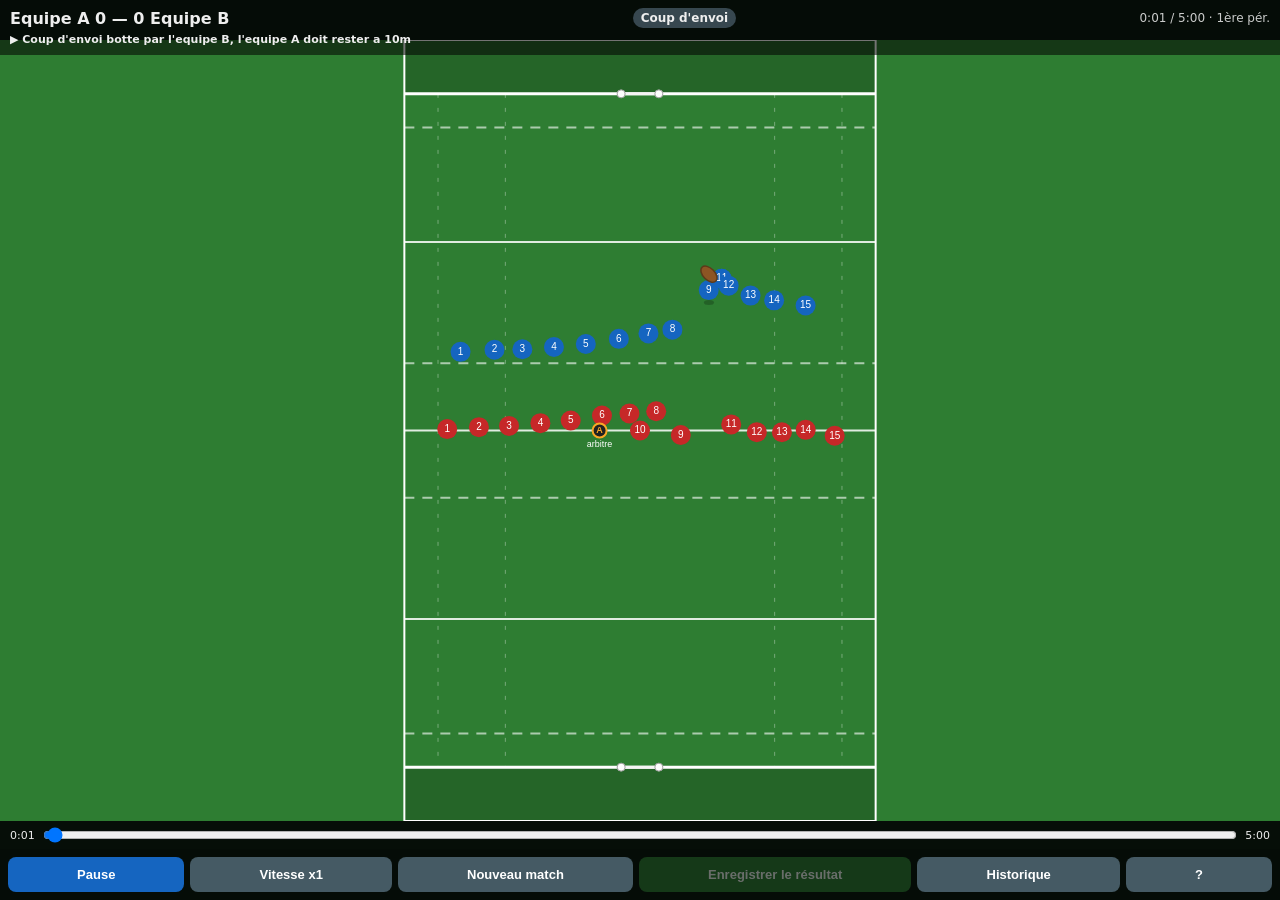
==== commit 72880aed: "Modularise l'interface JS et ajoute ball/ruck normalisés + tests d'invariants Extrait le HTML/CSS/JS" ====
--- a/client/index.html
+++ b/client/index.html
@@ -4,80 +4,7 @@
 <meta charset="UTF-8">
 <meta name="viewport" content="width=device-width, initial-scale=1, maximum-scale=1, user-scalable=no">
 <title>Rugby Manager 2D — Démo de simulation</title>
-<style>
-  html, body {
-    margin: 0; padding: 0; height: 100%; overflow: hidden;
-    background: #0b1a0f; color: #eee;
-    font-family: system-ui, -apple-system, sans-serif;
-    -webkit-tap-highlight-color: transparent;
-  }
-  #hud {
-    position: absolute; top: 0; left: 0; right: 0;
-    display: flex; flex-direction: column; gap: 4px;
-    padding: 8px 10px; font-size: 13px; background: rgba(0,0,0,0.55);
-    z-index: 2;
-  }
-  #hud .ligne1 { display: flex; justify-content: space-between; align-items: center; gap: 8px; }
-  #hud .score { font-weight: bold; font-size: 16px; }
-  #hud .horloge { font-variant-numeric: tabular-nums; opacity: 0.85; font-size: 12px; }
-  #phase {
-    padding: 3px 8px; border-radius: 10px; font-weight: 600; font-size: 12px;
-    background: #2e7d32; white-space: nowrap;
-  }
-  #feed { list-style: none; margin: 0; padding: 0; max-height: 64px; overflow-y: auto; font-size: 11px; }
-  #feed li { padding: 1px 0; opacity: 0.9; }
-  #feed li.recent { opacity: 1; font-weight: 600; }
-
-  #banner {
-    position: absolute; top: 38%; left: 50%; transform: translate(-50%, -50%);
-    z-index: 5; background: rgba(20, 20, 20, 0.88); border: 2px solid #f9a825;
-    border-radius: 10px; padding: 10px 18px; text-align: center; max-width: 86vw;
-    font-size: 15px; font-weight: 700; opacity: 0; transition: opacity 0.3s;
-    pointer-events: none;
-  }
-  #banner.visible { opacity: 1; }
-
-  #pitch { display: block; margin: 0 auto; background: #2e7d32; }
-
-  #seekZone {
-    position: absolute; left: 0; right: 0; z-index: 2;
-    display: flex; align-items: center; gap: 6px;
-    padding: 4px 10px; background: rgba(0,0,0,0.45); font-size: 11px;
-  }
-  #seekZone input[type=range] { flex: 1; }
-  #tempsLabel { font-variant-numeric: tabular-nums; white-space: nowrap; }
-
-  #controls {
-    position: absolute; bottom: 0; left: 0; right: 0;
-    display: flex; gap: 6px; padding: 8px; justify-content: center;
-    background: rgba(0,0,0,0.55); z-index: 2; flex-wrap: wrap;
-  }
-  button {
-    flex: 1 1 auto; min-width: 64px; padding: 10px 8px; font-size: 13px;
-    border: none; border-radius: 8px; background: #1565c0; color: white;
-    font-weight: 600;
-  }
-  button.alt { background: #455a64; }
-  button.accent { background: #2e7d32; }
-  button:disabled { opacity: 0.4; }
-  button:active:not(:disabled) { filter: brightness(1.3); }
-
-  .panneau {
-    position: absolute; top: 0; left: 0; right: 0; bottom: 0; z-index: 10;
-    background: rgba(8, 14, 9, 0.96); padding: 16px; overflow-y: auto;
-    display: none;
-  }
-  .panneau.visible { display: block; }
-  .panneau h2 { margin-top: 0; font-size: 16px; }
-  .panneau .fermer { width: 100%; margin-top: 10px; }
-  .entreeHistorique {
-    display: flex; justify-content: space-between; align-items: center;
-    padding: 8px 0; border-bottom: 1px solid rgba(255,255,255,0.15); font-size: 13px;
-  }
-  .entreeHistorique button { flex: 0 0 auto; min-width: 0; padding: 6px 10px; }
-  .legende-item { display: flex; align-items: center; gap: 8px; margin: 8px 0; font-size: 13px; }
-  .puce { width: 14px; height: 14px; border-radius: 50%; flex: 0 0 auto; }
-</style>
+<link rel="stylesheet" href="../docs/css/style.css">
 </head>
 <body>
 <div id="hud">
@@ -125,429 +52,11 @@
 </div>
 
 <script src="../engine/rugby-engine.js"></script>
-<script>
-'use strict';
-
-const { MatchEngine, LONGUEUR, LARGEUR } = RugbyEngine;
-
-const DUREE_MATCH = 300; // secondes de jeu simulées par match (5 minutes, format démo)
-const PAS_FIXE = 0.1;    // pas de simulation fixe : condition de la rejouabilité déterministe
-const CLE_HISTORIQUE = 'rugbyManager.historique';
-
-const ICONES = {
-  COUP_ENVOI: '▶️', CONTRE_COUP_ENVOI: '✋', ESSAI: '🏉', MELEE_AVANT: '🔄', MELEE_ENAVANT: '🔄',
-  PENALITE: '🟨', PENALITE_REUSSIE: '🥅', PENALITE_RATEE: '❌',
-  TRANSFORMATION_REUSSIE: '🥅', TRANSFORMATION_RATEE: '❌',
-  TOUCHE: '👉', TURNOVER: '🔁', MAUL: '🧱', MI_TEMPS: '⏸️', COUP_ENVOI_COURT: '📏',
-  DROP_GOAL_REUSSI: '🎯', DROP_GOAL_RATE: '😬', ESSAI_PENALITE: '🏉', COUP_FRANC: '🙌', FIN_MATCH: '🏁',
-  MAUL_ARRET_UN: '🅰️', MAUL_ARRET_DEUX: '✋', MAUL_USE_IT: '⏱️', MAUL_BALLON_SORTI: '➡️', MAUL_INJOUABLE: '🔒',
-  MAUL_PEN_ECROULEMENT: '🟨', MAUL_PEN_HORSJEU: '🟨', MAUL_PEN_ENTREE_COTE: '🟨', MAUL_PEN_TECHNIQUE: '🟨', CARTON_JAUNE: '🟡',
-};
-// Libellés lisibles des états du maul (loi 17) pour l'affichage de la phase.
-const ETATS_MAUL_LABEL = {
-  MAUL_FORMING: 'Maul (formation)', MAUL_ACTIVE: 'Maul', MAUL_MOVING: 'Maul (avance)',
-  MAUL_FIRST_STOP: 'Maul (arrêt 1 — use it once)', MAUL_SECOND_STOP: 'Maul (arrêt 2)',
-  MAUL_USE_IT: 'Maul (use it !)', MAUL_UNPLAYABLE: 'Maul (injouable)',
-};
-const PHASES = {
-  COUP_ENVOI: { label: "Coup d'envoi", couleur: '#37474f' },
-  PORTE: { label: 'En jeu', couleur: '#2e7d32' },
-  RUCK: { label: 'Ruck', couleur: '#ef6c00' },
-  MAUL: { label: 'Maul', couleur: '#bf360c' },
-  MELEE: { label: 'Mêlée', couleur: '#1565c0' },
-  TOUCHE: { label: 'Touche', couleur: '#6a1b9a' },
-  ESSAI: { label: 'ESSAI !', couleur: '#f9a825' },
-  TRANSFORMATION: { label: 'Transformation', couleur: '#00838f' },
-  PENALITE_TIR: { label: 'Pénalité au but', couleur: '#ad1457' },
-  MI_TEMPS: { label: 'Mi-temps', couleur: '#455a64' },
-  TERMINE: { label: 'Terminé', couleur: '#616161' },
-};
-const TYPES_BANNIERE = new Set([
-  'PENALITE', 'MELEE_AVANT', 'MELEE_ENAVANT', 'TOUCHE', 'ESSAI', 'FIN_MATCH',
-  'TRANSFORMATION_REUSSIE', 'TRANSFORMATION_RATEE', 'PENALITE_REUSSIE', 'PENALITE_RATEE',
-  'CONTRE_COUP_ENVOI', 'MAUL', 'MI_TEMPS', 'COUP_ENVOI_COURT',
-  'DROP_GOAL_REUSSI', 'DROP_GOAL_RATE', 'ESSAI_PENALITE', 'COUP_FRANC',
-  'MAUL_ARRET_UN', 'MAUL_ARRET_DEUX', 'MAUL_USE_IT', 'MAUL_INJOUABLE',
-  'MAUL_PEN_ECROULEMENT', 'MAUL_PEN_HORSJEU', 'MAUL_PEN_ENTREE_COTE', 'MAUL_PEN_TECHNIQUE', 'CARTON_JAUNE',
-]);
-
-function formaterTemps(s) {
-  const m = Math.floor(s / 60), sec = Math.floor(s % 60);
-  return `${m}:${String(sec).padStart(2, '0')}`;
-}
-
-function graineAleatoire() {
-  return Math.floor(Math.random() * 0xffffffff);
-}
-
-const canvas = document.getElementById('pitch');
-const ctx = canvas.getContext('2d');
-let scale = 1, offsetX = 0, offsetY = 0;
-// Profondeur d'en-but (de la ligne d'essai à la ligne de ballon mort) et marge
-// au-delà des lignes de touche, en mètres : réservées pour dessiner l'en-but et
-// les touches sans coller au bord de l'écran. La zone de jeu reste x∈[0,100].
-const PROF_EN_BUT = 8;
-const MARGE_TOUCHE = 4;
-
-function redimensionner() {
-  const hudH = document.getElementById('hud').offsetHeight;
-  const seekH = document.getElementById('seekZone').offsetHeight;
-  const ctrlH = document.getElementById('controls').offsetHeight;
-  const w = window.innerWidth;
-  const h = window.innerHeight - hudH - seekH - ctrlH;
-  canvas.width = w;
-  canvas.height = h;
-  canvas.style.marginTop = hudH + 'px';
-  const longueurTotale = LONGUEUR + 2 * PROF_EN_BUT;
-  const largeurTotale = LARGEUR + 2 * MARGE_TOUCHE;
-  scale = Math.min(w / largeurTotale, h / longueurTotale);
-  offsetX = w / 2;
-  offsetY = (h - longueurTotale * scale) / 2 + PROF_EN_BUT * scale;
-}
-window.addEventListener('resize', redimensionner);
-
-function versCanvas(x, y) {
-  return { px: offsetX + (y - LARGEUR / 2) * scale, py: offsetY + x * scale };
-}
-
-let match = null;
-let seedActuel = graineAleatoire();
-let dernierIdEvenementAffiche = 0;
-let banniereJusqua = 0;
-
-function demarrerNouveauMatch(seed, duree) {
-  seedActuel = seed;
-  match = new MatchEngine(seed, duree);
-  dernierIdEvenementAffiche = 0;
-  accumulateur = 0;
-  document.getElementById('seek').max = duree;
-  document.getElementById('seek').value = 0;
-  document.getElementById('tempsLabelFin').textContent = formaterTemps(duree);
-  document.getElementById('btnSauver').disabled = true;
-  majAffichage(match.getState(), true);
-}
-
-// Reproduit l'état du match au temps `cible` en rejouant depuis le début avec la
-// même graine et le même pas fixe : c'est ce qui rend le match "rejouable à tout
-// moment" (la simulation est déterministe, donc rejouer == recalculer).
-function avancerJusqua(cible) {
-  const m = new MatchEngine(seedActuel, DUREE_MATCH);
-  const nbPas = Math.round(cible / PAS_FIXE);
-  for (let i = 0; i < nbPas; i++) m.tick(PAS_FIXE);
-  return m;
-}
-
-function majAffichage(state, forcerFeedComplet) {
-  document.getElementById('score').textContent =
-    `Equipe A ${state.score.A} — ${state.score.B} Equipe B`;
-  const infosPhase = PHASES[state.phase] || { label: state.phase, couleur: '#455a64' };
-  const phaseEl = document.getElementById('phase');
-  // Pendant un maul, afficher l'état détaillé de la machine à états (loi 17).
-  phaseEl.textContent = (state.phase === 'MAUL' && state.maul && ETATS_MAUL_LABEL[state.maul.etat])
-    ? ETATS_MAUL_LABEL[state.maul.etat]
-    : infosPhase.label;
-  phaseEl.style.background = infosPhase.couleur;
-  document.getElementById('horloge').textContent =
-    `${formaterTemps(state.tempsMatch)} / ${formaterTemps(state.dureeMatch === Infinity ? DUREE_MATCH : state.dureeMatch)} · ${state.periode === 2 ? '2e pér.' : '1ère pér.'}`;
-
-  const seekEl = document.getElementById('seek');
-  if (document.activeElement !== seekEl) seekEl.value = Math.round(state.tempsMatch);
-  document.getElementById('tempsLabel').textContent = formaterTemps(state.tempsMatch);
-
-  // Fil d'événements : les 5 derniers, le plus récent en haut, avec icône par type.
-  const feed = document.getElementById('feed');
-  feed.innerHTML = '';
-  const derniers = state.events.slice(-5).reverse();
-  for (const ev of derniers) {
-    const li = document.createElement('li');
-    li.textContent = `${ICONES[ev.type] || '•'} ${ev.message}`;
-    if (ev.id > dernierIdEvenementAffiche - 1) li.className = 'recent';
-    feed.appendChild(li);
-  }
-
-  // Bannière de décision arbitrale : se déclenche une seule fois par événement
-  // neuf. On retient le dernier événement NEUF qui mérite une bannière, et non
-  // strictement le tout dernier événement : un essai/drop-goal/transformation
-  // est immédiatement suivi dans le même tick d'un COUP_ENVOI (remise en jeu),
-  // qui sinon masquerait la bannière de l'action marquante.
-  const nouveaux = state.events.filter(e => e.id > dernierIdEvenementAffiche);
-  const aAfficher = [...nouveaux].reverse().find(e => TYPES_BANNIERE.has(e.type));
-  if (aAfficher) {
-    const banner = document.getElementById('banner');
-    banner.textContent = `🟨 ARBITRE — ${aAfficher.message}`;
-    banner.classList.add('visible');
-    banniereJusqua = performance.now() + 2200;
-  }
-  const dernier = state.events[state.events.length - 1];
-  if (dernier) dernierIdEvenementAffiche = dernier.id;
-
-  if (performance.now() > banniereJusqua) {
-    document.getElementById('banner').classList.remove('visible');
-  }
-
-  document.getElementById('btnSauver').disabled = state.phase !== 'TERMINE';
-}
-
-// Trace une ligne du terrain entre deux points exprimés en mètres (x = longueur
-// d'en-but à en-but, y = largeur de touche à touche).
-function ligneTerrain(x1, y1, x2, y2, { couleur = '#ffffff', largeur = 2, alpha = 1, dash = null } = {}) {
-  const a = versCanvas(x1, y1), b = versCanvas(x2, y2);
-  ctx.save();
-  ctx.setLineDash(dash || []);
-  ctx.globalAlpha = alpha;
-  ctx.lineWidth = largeur;
-  ctx.strokeStyle = couleur;
-  ctx.beginPath();
-  ctx.moveTo(a.px, a.py);
-  ctx.lineTo(b.px, b.py);
-  ctx.stroke();
-  ctx.restore();
-}
-
-// Remplit un rectangle du terrain (coordonnées terrain en mètres).
-function zoneTerrain(x1, y1, x2, y2, couleur) {
-  const a = versCanvas(x1, y1), b = versCanvas(x2, y2);
-  ctx.fillStyle = couleur;
-  ctx.fillRect(Math.min(a.px, b.px), Math.min(a.py, b.py), Math.abs(b.px - a.px), Math.abs(b.py - a.py));
-}
-
-// Poteaux en H sur la ligne d'essai : deux montants espacés de 5,6 m reliés par
-// la barre transversale (vue de dessus, la barre apparaît le long de la largeur).
-function dessinerPoteaux(xLigne) {
-  const demiEcart = 2.8;
-  const cy = LARGEUR / 2;
-  ligneTerrain(xLigne, cy - demiEcart, xLigne, cy + demiEcart, { couleur: '#f5f5f5', largeur: 3 });
-  for (const dy of [-demiEcart, demiEcart]) {
-    const p = versCanvas(xLigne, cy + dy);
-    ctx.beginPath();
-    ctx.arc(p.px, p.py, 4, 0, Math.PI * 2);
-    ctx.fillStyle = '#fdfdfd';
-    ctx.fill();
-    ctx.lineWidth = 1;
-    ctx.strokeStyle = '#9e9e9e';
-    ctx.stroke();
-  }
-}
-
-function dessinerTerrain() {
-  // Pelouse + zones d'en-but légèrement plus sombres.
-  ctx.fillStyle = '#2e7d32';
-  ctx.fillRect(0, 0, canvas.width, canvas.height);
-  zoneTerrain(-PROF_EN_BUT, 0, 0, LARGEUR, '#256528');
-  zoneTerrain(LONGUEUR, 0, LONGUEUR + PROF_EN_BUT, LARGEUR, '#256528');
-
-  // Lignes de touche (les deux grands côtés) et lignes de ballon mort, sur toute
-  // la longueur en-but compris.
-  ligneTerrain(-PROF_EN_BUT, 0, LONGUEUR + PROF_EN_BUT, 0, { largeur: 2 });
-  ligneTerrain(-PROF_EN_BUT, LARGEUR, LONGUEUR + PROF_EN_BUT, LARGEUR, { largeur: 2 });
-  ligneTerrain(-PROF_EN_BUT, 0, -PROF_EN_BUT, LARGEUR, { largeur: 2 });
-  ligneTerrain(LONGUEUR + PROF_EN_BUT, 0, LONGUEUR + PROF_EN_BUT, LARGEUR, { largeur: 2 });
-
-  // Lignes d'essai (pleines, marquées) et lignes médiane / 22 m (pleines, fines).
-  ligneTerrain(0, 0, 0, LARGEUR, { largeur: 3 });
-  ligneTerrain(LONGUEUR, 0, LONGUEUR, LARGEUR, { largeur: 3 });
-  for (const x of [22, 50, 78]) ligneTerrain(x, 0, x, LARGEUR, { largeur: 2, alpha: 0.85 });
-
-  // Lignes des 10 m et des 5 m (pointillées), de touche à touche.
-  for (const x of [40, 60, 5, 95]) ligneTerrain(x, 0, x, LARGEUR, { largeur: 2, alpha: 0.6, dash: [10, 8] });
-
-  // Lignes des 5 m et 15 m parallèles aux touches, sur toute la longueur.
-  for (const y of [5, 15, LARGEUR - 15, LARGEUR - 5]) {
-    ligneTerrain(0, y, LONGUEUR, y, { largeur: 1, alpha: 0.35, dash: [4, 10] });
-  }
-
-  dessinerPoteaux(0);
-  dessinerPoteaux(LONGUEUR);
-}
-
-function dessinerJoueur(j, estPorteur) {
-  const { px, py } = versCanvas(j.x, j.y);
-  ctx.beginPath();
-  ctx.arc(px, py, 10, 0, Math.PI * 2);
-  ctx.fillStyle = j.team === 'A' ? '#1565c0' : '#c62828';
-  if (j.auSol > 0) ctx.fillStyle = j.team === 'A' ? '#5c7fa3' : '#a36a6a';
-  ctx.fill();
-  if (estPorteur) {
-    ctx.lineWidth = 3;
-    ctx.strokeStyle = '#ffeb3b';
-    ctx.stroke();
-  }
-  ctx.fillStyle = '#fff';
-  ctx.font = '10px sans-serif';
-  ctx.textAlign = 'center';
-  ctx.textBaseline = 'middle';
-  ctx.fillText(j.numero, px, py);
-}
-
-function dessinerBallon(state) {
-  const ballon = state.ballon || { x: state.porteur.x, y: state.porteur.y, enVol: false, hauteur: 0 };
-  const sol = versCanvas(ballon.x, ballon.y);
-  if (ballon.enVol) {
-    // Coup d'envoi en cloche : ombre au sol (qui rétrécit quand le ballon monte)
-    // + ballon décalé vers le haut et nettement grossi à l'apogée, pour bien
-    // montrer qu'il est haut dans les airs.
-    const lift = ballon.hauteur * 60;
-    ctx.save();
-    ctx.globalAlpha = 0.28 - ballon.hauteur * 0.12;
-    ctx.beginPath();
-    ctx.ellipse(sol.px, sol.py, 6 - ballon.hauteur * 2, 3 - ballon.hauteur, 0, 0, Math.PI * 2);
-    ctx.fillStyle = '#000';
-    ctx.fill();
-    ctx.restore();
-    const taille = 6 + ballon.hauteur * 8;
-    ctx.beginPath();
-    ctx.ellipse(sol.px, sol.py - lift, taille, taille * 0.6, Math.PI / 4, 0, Math.PI * 2);
-    ctx.fillStyle = '#8d5524';
-    ctx.fill();
-    ctx.lineWidth = 1.5;
-    ctx.strokeStyle = '#5d3a1a';
-    ctx.stroke();
-    return;
-  }
-  // Ballon tenu : dessiné dans les mains du porteur, légèrement décalé.
-  const main = versCanvas(state.porteur.x, state.porteur.y);
-  ctx.beginPath();
-  ctx.ellipse(main.px + 12, main.py - 8, 5, 3.2, Math.PI / 4, 0, Math.PI * 2);
-  ctx.fillStyle = '#8d5524';
-  ctx.fill();
-}
-
-// L'arbitre est toujours dessiné, près de l'action (ruck ou porteur) : visible en
-// permanence pour qu'on comprenne qui décide des pénalités/mêlées et où il se trouve.
-function dessinerArbitre(state) {
-  const { px, py } = versCanvas(state.arbitre.x, state.arbitre.y);
-  ctx.beginPath();
-  ctx.arc(px, py, 7, 0, Math.PI * 2);
-  ctx.fillStyle = '#212121';
-  ctx.fill();
-  ctx.lineWidth = 2;
-  ctx.strokeStyle = '#f9a825';
-  ctx.stroke();
-  ctx.fillStyle = '#f9a825';
-  ctx.font = 'bold 9px sans-serif';
-  ctx.textAlign = 'center';
-  ctx.textBaseline = 'middle';
-  ctx.fillText('A', px, py);
-  ctx.font = '9px sans-serif';
-  ctx.fillStyle = '#fff';
-  ctx.fillText('arbitre', px, py + 14);
-}
-
-function dessiner(state) {
-  dessinerTerrain();
-  // Pendant que le ballon est en vol (coup d'envoi), personne ne le porte : on
-  // ne met aucun joueur en surbrillance.
-  const enVol = state.ballon && state.ballon.enVol;
-  const estPorteur = j => !enVol && j.team === state.porteur.team && j.numero === state.porteur.numero;
-  for (const j of state.equipeA) dessinerJoueur(j, estPorteur(j));
-  for (const j of state.equipeB) dessinerJoueur(j, estPorteur(j));
-  dessinerArbitre(state);
-  dessinerBallon(state);
-}
-
-let enCours = true;
-let vitesseSim = 1;
-let dernierTs = null;
-let accumulateur = 0;
-
-function boucle(ts) {
-  if (dernierTs === null) dernierTs = ts;
-  const dtReel = Math.min(0.05, (ts - dernierTs) / 1000);
-  dernierTs = ts;
-  if (enCours) {
-    accumulateur += dtReel * vitesseSim;
-    while (accumulateur >= PAS_FIXE) {
-      match.tick(PAS_FIXE);
-      accumulateur -= PAS_FIXE;
-    }
-  }
-  const state = match.getState();
-  majAffichage(state);
-  dessiner(state);
-  requestAnimationFrame(boucle);
-}
-
-document.getElementById('btnPlay').addEventListener('click', (e) => {
-  enCours = !enCours;
-  e.target.textContent = enCours ? 'Pause' : 'Lecture';
-});
-document.getElementById('btnSpeed').addEventListener('click', (e) => {
-  vitesseSim = vitesseSim === 1 ? 2 : (vitesseSim === 2 ? 4 : 1);
-  e.target.textContent = `Vitesse x${vitesseSim}`;
-});
-document.getElementById('btnNouveau').addEventListener('click', () => {
-  demarrerNouveauMatch(graineAleatoire(), DUREE_MATCH);
-});
-
-document.getElementById('seek').addEventListener('input', (e) => {
-  const cible = Number(e.target.value);
-  match = avancerJusqua(cible);
-  accumulateur = 0;
-  document.getElementById('tempsLabel').textContent = formaterTemps(cible);
-});
-
-// --- Historique des résultats (localStorage), pour rejouer un match déjà joué ---
-function chargerHistorique() {
-  try { return JSON.parse(localStorage.getItem(CLE_HISTORIQUE)) || []; }
-  catch { return []; }
-}
-function sauvegarderHistorique(liste) {
-  localStorage.setItem(CLE_HISTORIQUE, JSON.stringify(liste));
-}
-function rafraichirPanneauHistorique() {
-  const liste = chargerHistorique();
-  const conteneur = document.getElementById('listeHistorique');
-  if (liste.length === 0) {
-    conteneur.innerHTML = '<p>Aucun match enregistré pour le moment. Terminez un match puis cliquez sur « Enregistrer le résultat ».</p>';
-    return;
-  }
-  conteneur.innerHTML = '';
-  for (const entree of liste) {
-    const div = document.createElement('div');
-    div.className = 'entreeHistorique';
-    const span = document.createElement('span');
-    span.textContent = `${entree.date} — Equipe A ${entree.score.A} - ${entree.score.B} Equipe B`;
-    const btn = document.createElement('button');
-    btn.textContent = 'Revoir';
-    btn.addEventListener('click', () => {
-      demarrerNouveauMatch(entree.seed, entree.duree);
-      enCours = true;
-      document.getElementById('btnPlay').textContent = 'Pause';
-      document.getElementById('panneauHistorique').classList.remove('visible');
-    });
-    div.appendChild(span);
-    div.appendChild(btn);
-    conteneur.appendChild(div);
-  }
-}
-document.getElementById('btnSauver').addEventListener('click', () => {
-  const state = match.getState();
-  const liste = chargerHistorique();
-  liste.unshift({
-    id: Date.now(), seed: seedActuel, duree: DUREE_MATCH,
-    score: state.score, date: new Date().toLocaleString('fr-FR'),
-  });
-  if (liste.length > 20) liste.length = 20;
-  sauvegarderHistorique(liste);
-  rafraichirPanneauHistorique();
-});
-document.getElementById('btnHistorique').addEventListener('click', () => {
-  rafraichirPanneauHistorique();
-  document.getElementById('panneauHistorique').classList.add('visible');
-});
-document.getElementById('fermerHistorique').addEventListener('click', () => {
-  document.getElementById('panneauHistorique').classList.remove('visible');
-});
-document.getElementById('btnLegende').addEventListener('click', () => {
-  document.getElementById('panneauLegende').classList.add('visible');
-});
-document.getElementById('fermerLegende').addEventListener('click', () => {
-  document.getElementById('panneauLegende').classList.remove('visible');
-});
-
-redimensionner();
-demarrerNouveauMatch(seedActuel, DUREE_MATCH);
-requestAnimationFrame(boucle);
-</script>
+<script src="../docs/js/constants.js"></script>
+<script src="../docs/js/rng.js"></script>
+<script src="../docs/js/matchState.js"></script>
+<script src="../docs/js/renderer.js"></script>
+<script src="../docs/js/ui.js"></script>
+<script src="../docs/js/main.js"></script>
 </body>
 </html>
--- a/docs/css/style.css
+++ b/docs/css/style.css
@@ -0,0 +1,72 @@
+html, body {
+  margin: 0; padding: 0; height: 100%; overflow: hidden;
+  background: #0b1a0f; color: #eee;
+  font-family: system-ui, -apple-system, sans-serif;
+  -webkit-tap-highlight-color: transparent;
+}
+#hud {
+  position: absolute; top: 0; left: 0; right: 0;
+  display: flex; flex-direction: column; gap: 4px;
+  padding: 8px 10px; font-size: 13px; background: rgba(0,0,0,0.55);
+  z-index: 2;
+}
+#hud .ligne1 { display: flex; justify-content: space-between; align-items: center; gap: 8px; }
+#hud .score { font-weight: bold; font-size: 16px; }
+#hud .horloge { font-variant-numeric: tabular-nums; opacity: 0.85; font-size: 12px; }
+#phase {
+  padding: 3px 8px; border-radius: 10px; font-weight: 600; font-size: 12px;
+  background: #2e7d32; white-space: nowrap;
+}
+#feed { list-style: none; margin: 0; padding: 0; max-height: 64px; overflow-y: auto; font-size: 11px; }
+#feed li { padding: 1px 0; opacity: 0.9; }
+#feed li.recent { opacity: 1; font-weight: 600; }
+
+#banner {
+  position: absolute; top: 38%; left: 50%; transform: translate(-50%, -50%);
+  z-index: 5; background: rgba(20, 20, 20, 0.88); border: 2px solid #f9a825;
+  border-radius: 10px; padding: 10px 18px; text-align: center; max-width: 86vw;
+  font-size: 15px; font-weight: 700; opacity: 0; transition: opacity 0.3s;
+  pointer-events: none;
+}
+#banner.visible { opacity: 1; }
+
+#pitch { display: block; margin: 0 auto; background: #2e7d32; }
+
+#seekZone {
+  position: absolute; left: 0; right: 0; z-index: 2;
+  display: flex; align-items: center; gap: 6px;
+  padding: 4px 10px; background: rgba(0,0,0,0.45); font-size: 11px;
+}
+#seekZone input[type=range] { flex: 1; }
+#tempsLabel { font-variant-numeric: tabular-nums; white-space: nowrap; }
+
+#controls {
+  position: absolute; bottom: 0; left: 0; right: 0;
+  display: flex; gap: 6px; padding: 8px; justify-content: center;
+  background: rgba(0,0,0,0.55); z-index: 2; flex-wrap: wrap;
+}
+button {
+  flex: 1 1 auto; min-width: 64px; padding: 10px 8px; font-size: 13px;
+  border: none; border-radius: 8px; background: #1565c0; color: white;
+  font-weight: 600;
+}
+button.alt { background: #455a64; }
+button.accent { background: #2e7d32; }
+button:disabled { opacity: 0.4; }
+button:active:not(:disabled) { filter: brightness(1.3); }
+
+.panneau {
+  position: absolute; top: 0; left: 0; right: 0; bottom: 0; z-index: 10;
+  background: rgba(8, 14, 9, 0.96); padding: 16px; overflow-y: auto;
+  display: none;
+}
+.panneau.visible { display: block; }
+.panneau h2 { margin-top: 0; font-size: 16px; }
+.panneau .fermer { width: 100%; margin-top: 10px; }
+.entreeHistorique {
+  display: flex; justify-content: space-between; align-items: center;
+  padding: 8px 0; border-bottom: 1px solid rgba(255,255,255,0.15); font-size: 13px;
+}
+.entreeHistorique button { flex: 0 0 auto; min-width: 0; padding: 6px 10px; }
+.legende-item { display: flex; align-items: center; gap: 8px; margin: 8px 0; font-size: 13px; }
+.puce { width: 14px; height: 14px; border-radius: 50%; flex: 0 0 auto; }
